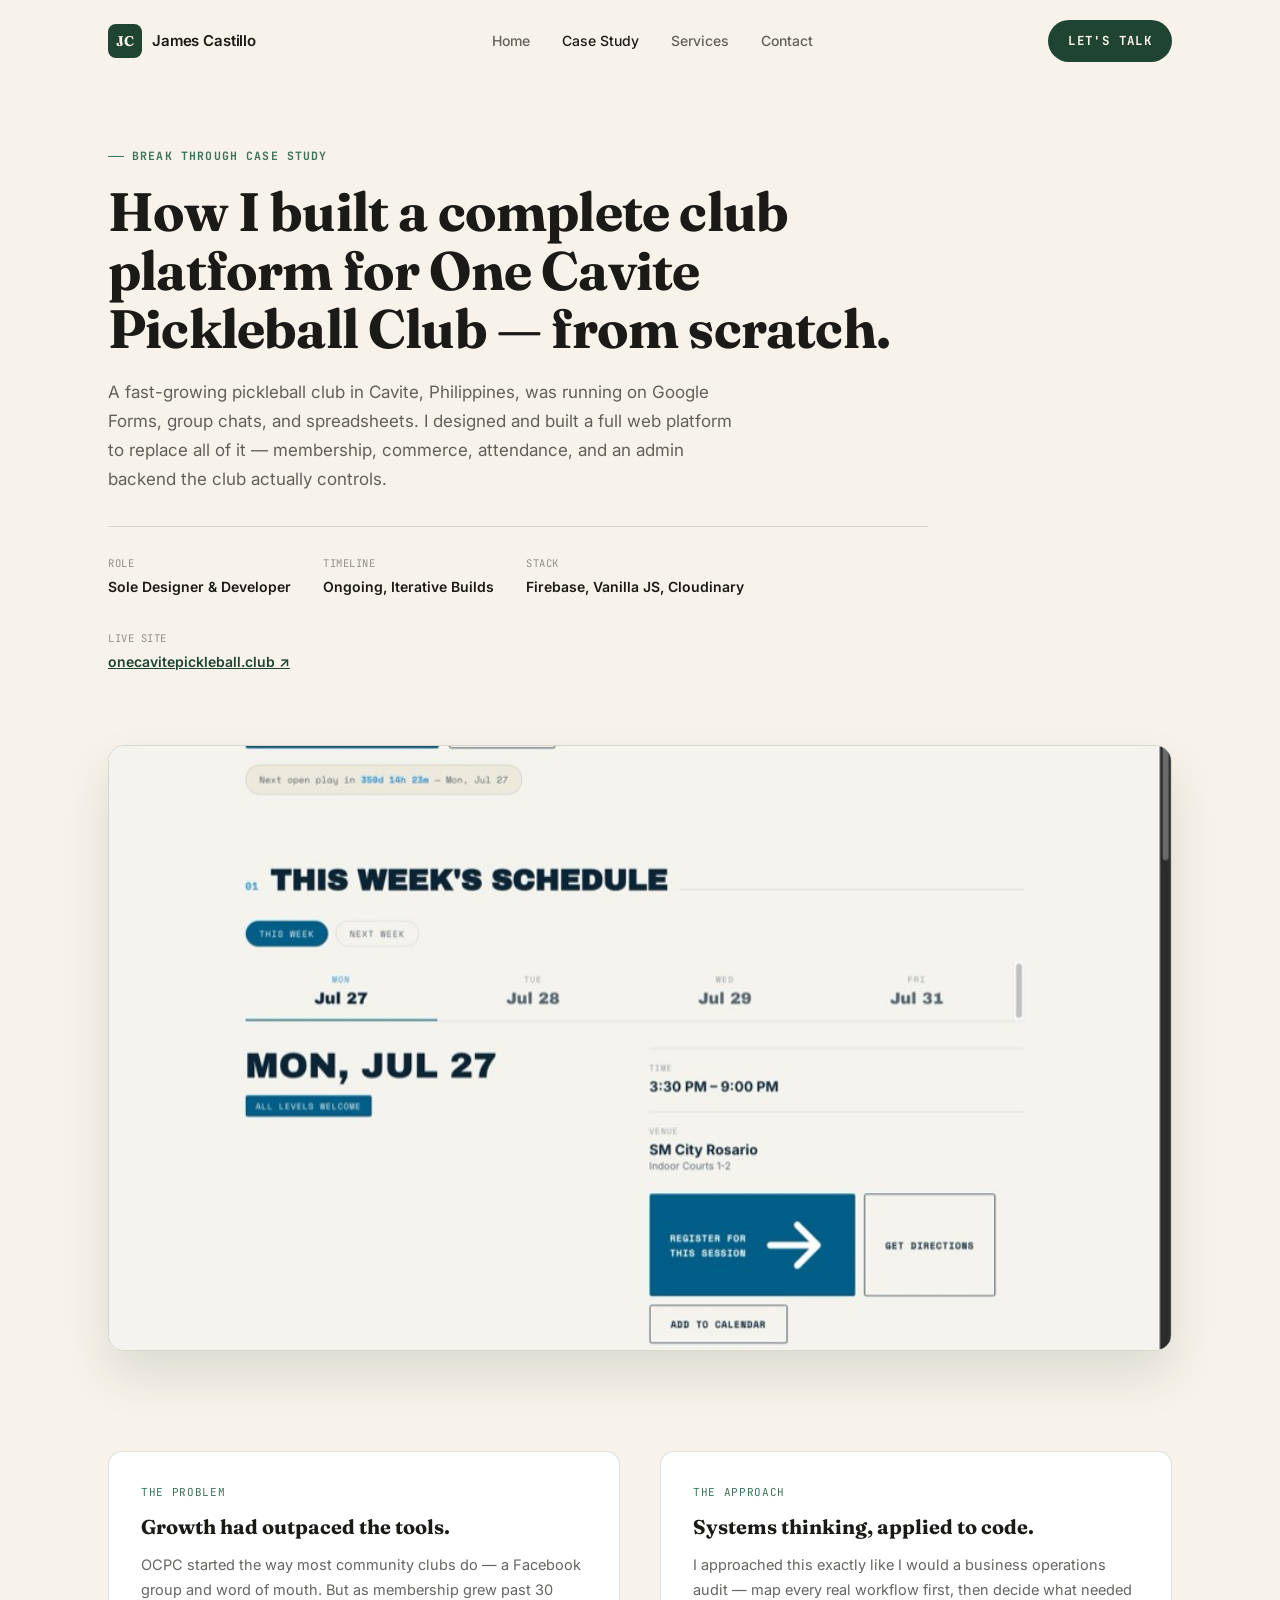
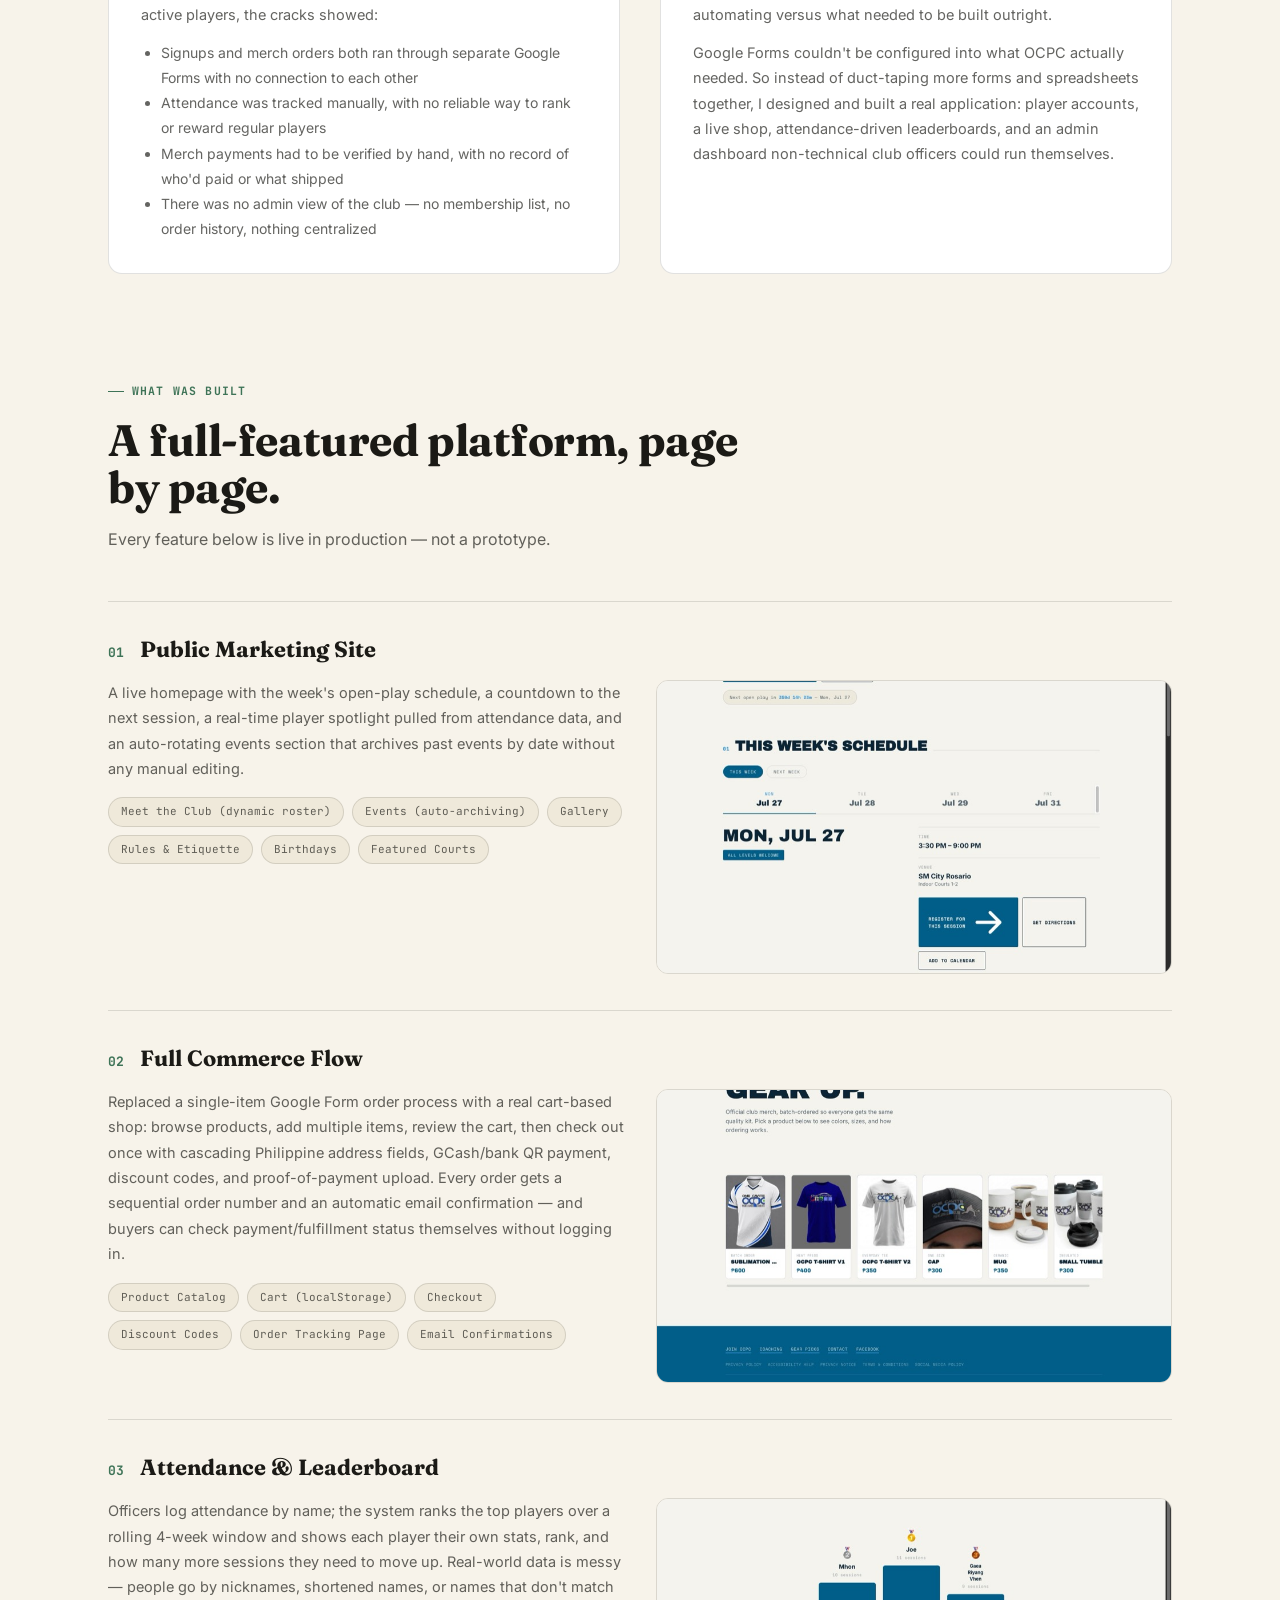
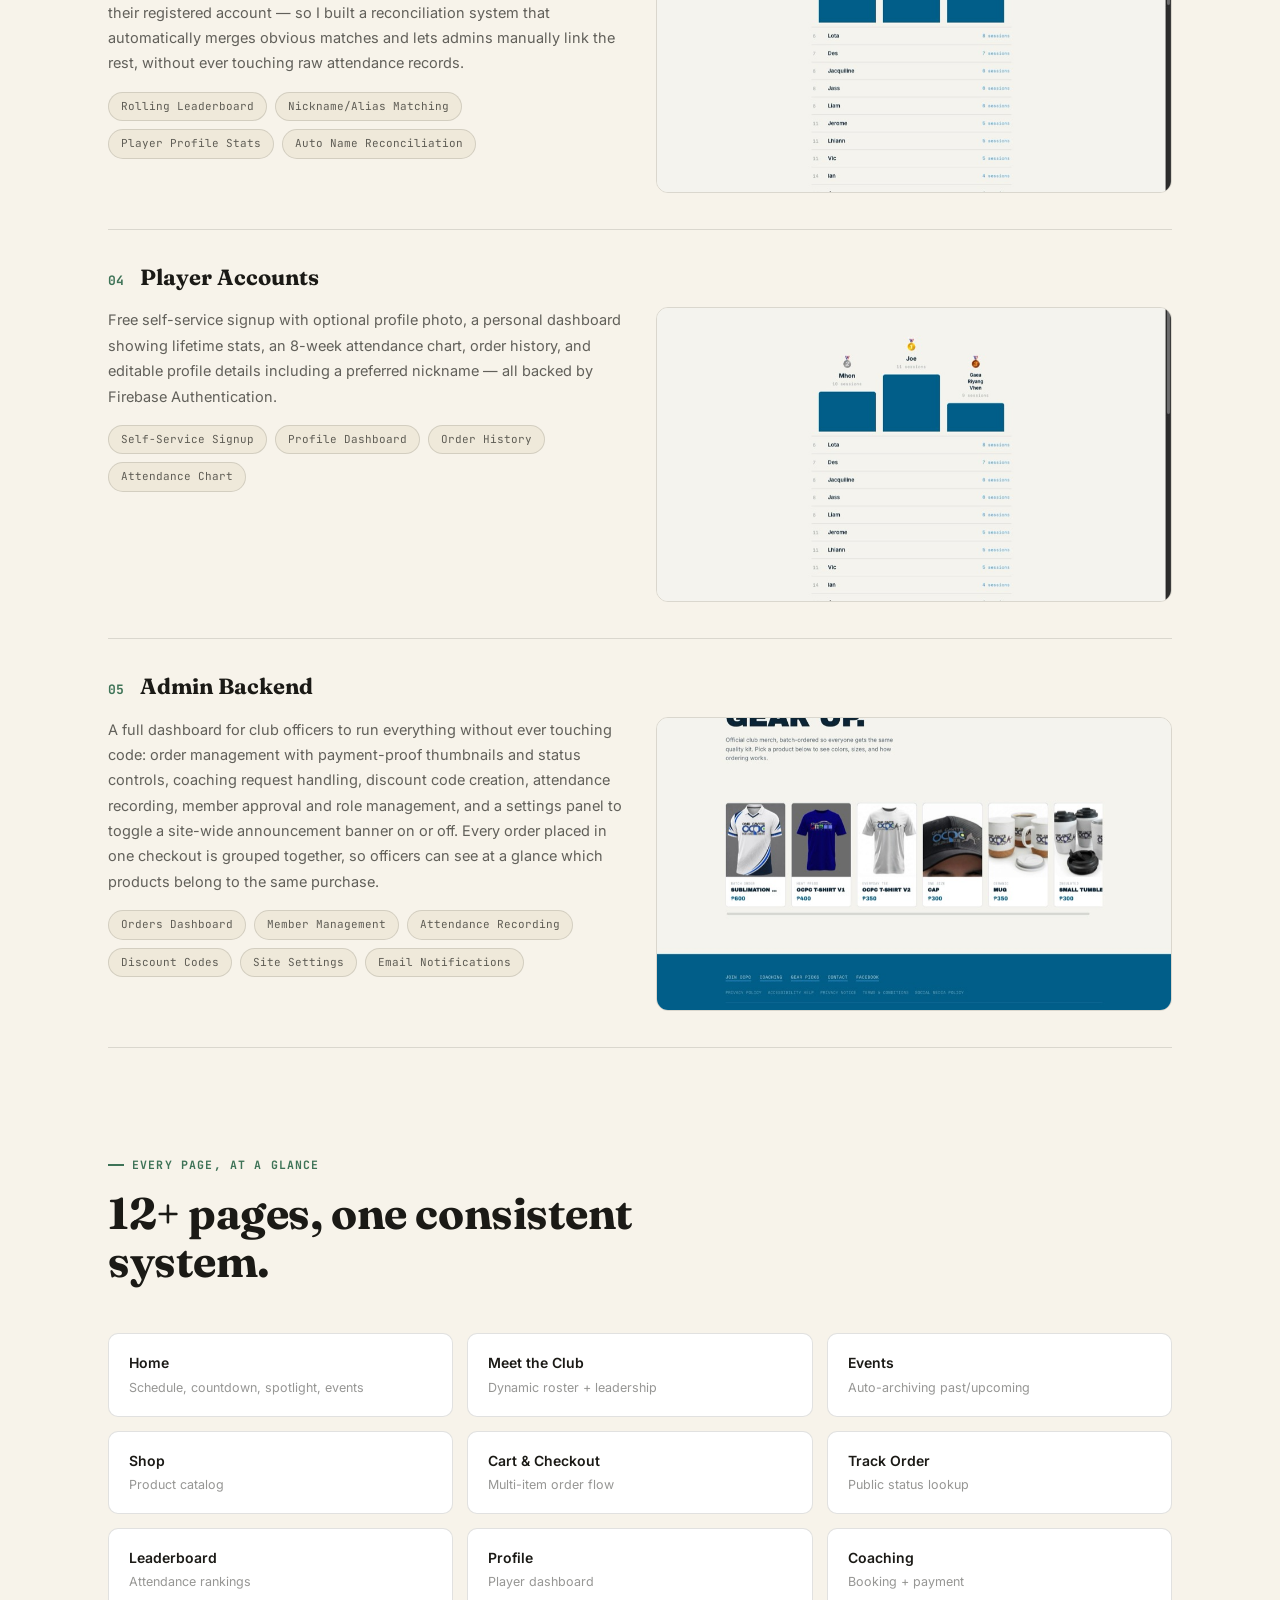
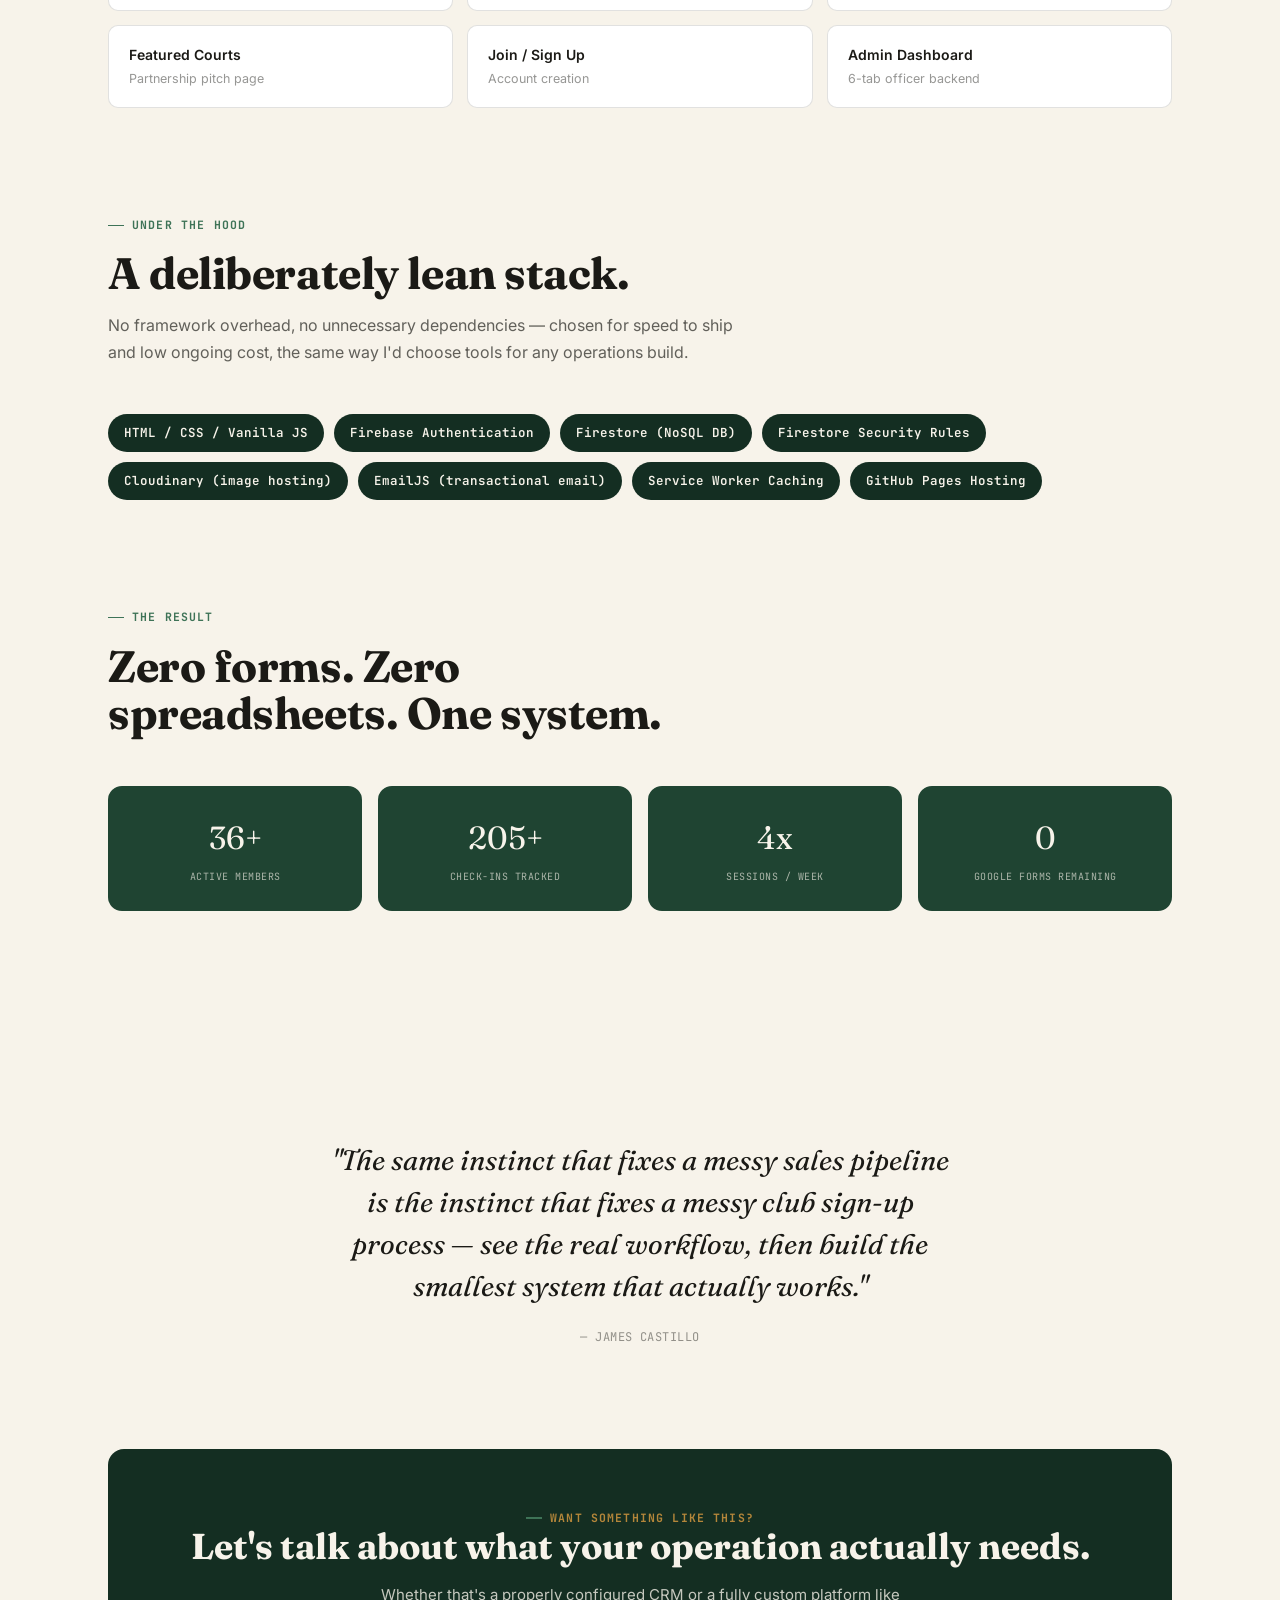
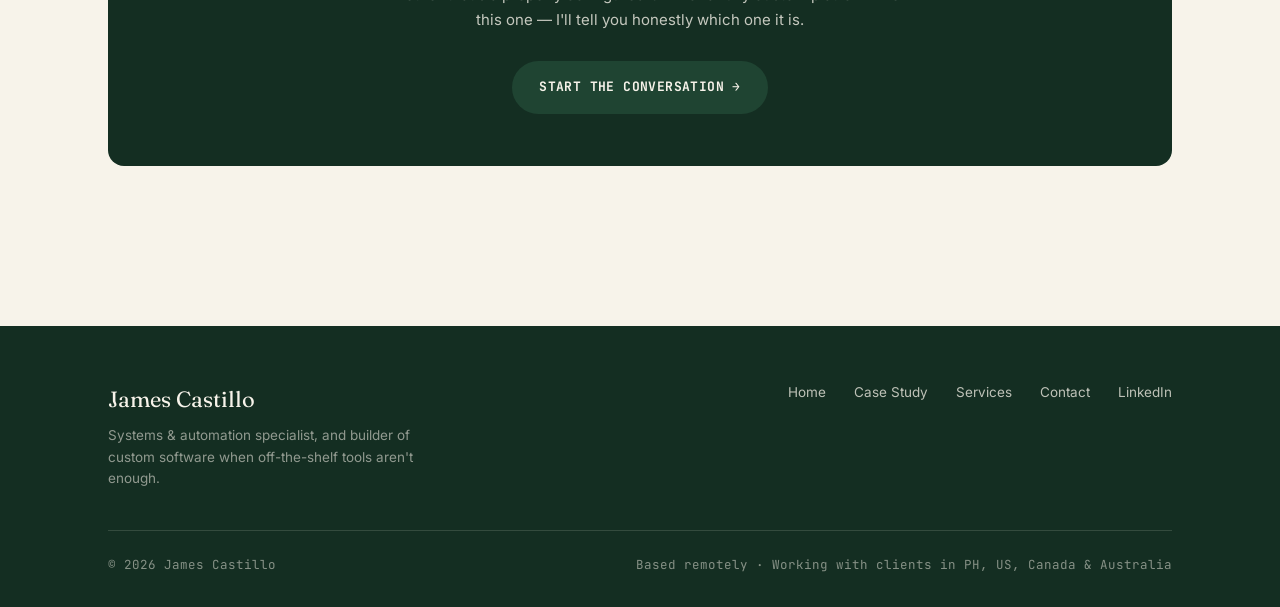
==== case-study/index.html @ cefb090b "Build James Castillo portfolio site with OCPC case study Personal site to offer systems/automation a" ====
<!DOCTYPE html>
<html lang="en">
<head>
<meta charset="UTF-8">
<meta name="viewport" content="width=device-width, initial-scale=1.0">
<title>Case Study: One Cavite Pickleball Club — James Castillo</title>
<meta name="description" content="Full breakdown of how I designed and built a complete club management platform for One Cavite Pickleball Club — every page, workflow, and architectural decision.">
<link rel="stylesheet" href="/styles.css">
<style>
  .cs-hero{ padding:56px 0 40px; max-width:820px; }
  .cs-hero .eyebrow{ margin-bottom:18px; }
  .cs-hero h1{ font-size:clamp(34px,5vw,54px); letter-spacing:-0.015em; line-height:1.08; margin-bottom:20px; }
  .cs-hero p.lede{ font-size:17px; color:var(--ink-soft); line-height:1.7; max-width:640px; }
  .cs-meta-row{ display:flex; gap:32px; flex-wrap:wrap; margin-top:32px; padding-top:28px; border-top:1px solid var(--line); }
  .cs-meta-row div{ font-family:var(--font-mono); font-size:10.5px; letter-spacing:0.05em; text-transform:uppercase; color:var(--ink-faint); }
  .cs-meta-row b{ display:block; font-family:var(--font-body); font-size:14px; font-weight:600; color:var(--ink); text-transform:none; letter-spacing:0; margin-top:4px; }

  .cs-hero-img{ border-radius:16px; overflow:hidden; border:1px solid var(--line); margin:32px 0 0; box-shadow:0 24px 48px rgba(20,46,34,0.12); }
  .cs-hero-img img{ width:100%; display:block; }

  /* two-col problem/approach */
  .cs-split{ display:grid; grid-template-columns:1fr 1fr; gap:40px; }
  .cs-split-card{ background:var(--card); border:1px solid var(--line); border-radius:14px; padding:32px; }
  .cs-split-card .tag{ font-family:var(--font-mono); font-size:11px; letter-spacing:0.06em; text-transform:uppercase; color:var(--forest-light); margin-bottom:14px; }
  .cs-split-card h3{ font-size:20px; margin-bottom:14px; }
  .cs-split-card p{ font-size:14.5px; color:var(--ink-soft); line-height:1.75; margin-bottom:12px; }
  .cs-split-card ul{ margin:0; padding-left:20px; }
  .cs-split-card li{ font-size:14px; color:var(--ink-soft); line-height:1.8; }
  @media (max-width:800px){ .cs-split{ grid-template-columns:1fr; } }

  /* feature breakdown accordion-ish list */
  .feature-block{ border-top:1.5px solid var(--line); padding:36px 0; }
  .feature-block:last-child{ border-bottom:1.5px solid var(--line); }
  .feature-block-head{ display:flex; align-items:baseline; gap:16px; margin-bottom:16px; flex-wrap:wrap; }
  .feature-num{ font-family:var(--font-mono); font-size:13px; color:var(--forest-light); font-weight:700; }
  .feature-block h3{ font-size:22px; }
  .feature-block-grid{ display:grid; grid-template-columns:1fr 1fr; gap:32px; margin-top:8px; }
  .feature-block p.desc{ font-size:14.5px; color:var(--ink-soft); line-height:1.75; margin-bottom:16px; }
  .feature-tags{ display:flex; flex-wrap:wrap; gap:8px; }
  .feature-tag{
    font-family:var(--font-mono); font-size:11px; padding:5px 12px; border-radius:100px;
    background:var(--paper-dim); color:var(--ink-soft); border:1px solid var(--line);
  }
  .feature-img{ border-radius:12px; overflow:hidden; border:1px solid var(--line); align-self:start; }
  @media (max-width:800px){ .feature-block-grid{ grid-template-columns:1fr; } .feature-img{ order:-1; } }

  /* page list */
  .page-list{ display:grid; grid-template-columns:repeat(3,1fr); gap:14px; }
  .page-item{ background:var(--card); border:1px solid var(--line); border-radius:10px; padding:18px 20px; }
  .page-item .name{ font-weight:600; font-size:14px; margin-bottom:4px; }
  .page-item .desc{ font-size:12.5px; color:var(--ink-faint); line-height:1.5; }
  @media (max-width:800px){ .page-list{ grid-template-columns:1fr 1fr; } }
  @media (max-width:520px){ .page-list{ grid-template-columns:1fr; } }

  /* stack */
  .stack-row{ display:flex; flex-wrap:wrap; gap:10px; }
  .stack-chip{
    font-family:var(--font-mono); font-size:12.5px; font-weight:600;
    padding:9px 16px; border-radius:100px; background:var(--forest-deep); color:var(--paper);
  }

  /* results */
  .result-grid{ display:grid; grid-template-columns:repeat(4,1fr); gap:16px; }
  .result-card{ background:var(--forest); color:var(--paper); border-radius:14px; padding:26px 20px; text-align:center; }
  .result-card .n{ font-family:var(--font-display); font-size:32px; }
  .result-card .l{ font-family:var(--font-mono); font-size:10px; letter-spacing:0.05em; text-transform:uppercase; color:rgba(247,243,234,0.65); margin-top:6px; }
  @media (max-width:800px){ .result-grid{ grid-template-columns:1fr 1fr; } }

  .quote-block{
    max-width:720px; margin:0 auto; text-align:center;
  }
  .quote-block blockquote{
    font-family:var(--font-display); font-style:italic; font-size:clamp(20px,2.6vw,28px);
    line-height:1.5; color:var(--ink); margin-bottom:16px;
  }
  .quote-block cite{ font-family:var(--font-mono); font-size:12px; letter-spacing:0.04em; text-transform:uppercase; color:var(--ink-faint); font-style:normal; }

  .cta-final{ background:var(--forest-deep); color:var(--paper); border-radius:16px; padding:52px 44px; text-align:center; }
  .cta-final h2{ font-size:clamp(26px,3.4vw,36px); color:var(--paper); margin-bottom:16px; }
  .cta-final p{ font-size:15px; color:rgba(247,243,234,0.78); max-width:520px; margin:0 auto 28px; line-height:1.7; }
</style>
</head>
<body>

<nav class="site-nav">
  <div class="wrap">
    <a class="nav-brand" href="/">
      <span class="nav-brand-mark">JC</span>
      <span class="nav-brand-name">James Castillo</span>
    </a>
    <div class="nav-links">
      <a href="/">Home</a>
      <a href="/case-study/" class="active">Case Study</a>
      <a href="/services/">Services</a>
      <a href="/contact/">Contact</a>
    </div>
    <a class="nav-cta" href="/contact/">Let's Talk</a>
    <button class="nav-toggle" aria-label="Toggle menu">☰</button>
  </div>
</nav>

<div class="wrap">

  <div class="cs-hero reveal">
    <span class="eyebrow">Break Through Case Study</span>
    <h1>How I built a complete club platform for One Cavite Pickleball Club — from scratch.</h1>
    <p class="lede">A fast-growing pickleball club in Cavite, Philippines, was running on Google Forms, group chats, and spreadsheets. I designed and built a full web platform to replace all of it — membership, commerce, attendance, and an admin backend the club actually controls.</p>

    <div class="cs-meta-row">
      <div>Role<b>Sole Designer &amp; Developer</b></div>
      <div>Timeline<b>Ongoing, Iterative Builds</b></div>
      <div>Stack<b>Firebase, Vanilla JS, Cloudinary</b></div>
      <div>Live Site<b><a href="https://www.onecavitepickleball.club" target="_blank" rel="noopener" style="color:var(--forest); text-decoration:underline;">onecavitepickleball.club ↗</a></b></div>
    </div>
  </div>

  <div class="cs-hero-img reveal">
    <img src="/assets/screenshots/home_crop.jpg" alt="One Cavite Pickleball Club homepage">
  </div>

  <div class="section">
    <div class="cs-split reveal">
      <div class="cs-split-card">
        <div class="tag">The Problem</div>
        <h3>Growth had outpaced the tools.</h3>
        <p>OCPC started the way most community clubs do — a Facebook group and word of mouth. But as membership grew past 30 active players, the cracks showed:</p>
        <ul>
          <li>Signups and merch orders both ran through separate Google Forms with no connection to each other</li>
          <li>Attendance was tracked manually, with no reliable way to rank or reward regular players</li>
          <li>Merch payments had to be verified by hand, with no record of who'd paid or what shipped</li>
          <li>There was no admin view of the club — no membership list, no order history, nothing centralized</li>
        </ul>
      </div>
      <div class="cs-split-card">
        <div class="tag">The Approach</div>
        <h3>Systems thinking, applied to code.</h3>
        <p>I approached this exactly like I would a business operations audit — map every real workflow first, then decide what needed automating versus what needed to be built outright.</p>
        <p>Google Forms couldn't be configured into what OCPC actually needed. So instead of duct-taping more forms and spreadsheets together, I designed and built a real application: player accounts, a live shop, attendance-driven leaderboards, and an admin dashboard non-technical club officers could run themselves.</p>
      </div>
    </div>
  </div>

  <div class="section" style="padding-top:0;">
    <div class="section-head reveal">
      <span class="eyebrow">What Was Built</span>
      <h2>A full-featured platform, page by page.</h2>
      <p>Every feature below is live in production — not a prototype.</p>
    </div>

    <div class="feature-block reveal">
      <div class="feature-block-head">
        <span class="feature-num">01</span>
        <h3>Public Marketing Site</h3>
      </div>
      <div class="feature-block-grid">
        <div>
          <p class="desc">A live homepage with the week's open-play schedule, a countdown to the next session, a real-time player spotlight pulled from attendance data, and an auto-rotating events section that archives past events by date without any manual editing.</p>
          <div class="feature-tags">
            <span class="feature-tag">Meet the Club (dynamic roster)</span>
            <span class="feature-tag">Events (auto-archiving)</span>
            <span class="feature-tag">Gallery</span>
            <span class="feature-tag">Rules &amp; Etiquette</span>
            <span class="feature-tag">Birthdays</span>
            <span class="feature-tag">Featured Courts</span>
          </div>
        </div>
        <div class="feature-img">
          <img src="/assets/screenshots/home_crop.jpg" alt="OCPC homepage schedule and spotlight">
        </div>
      </div>
    </div>

    <div class="feature-block reveal">
      <div class="feature-block-head">
        <span class="feature-num">02</span>
        <h3>Full Commerce Flow</h3>
      </div>
      <div class="feature-block-grid">
        <div>
          <p class="desc">Replaced a single-item Google Form order process with a real cart-based shop: browse products, add multiple items, review the cart, then check out once with cascading Philippine address fields, GCash/bank QR payment, discount codes, and proof-of-payment upload. Every order gets a sequential order number and an automatic email confirmation — and buyers can check payment/fulfillment status themselves without logging in.</p>
          <div class="feature-tags">
            <span class="feature-tag">Product Catalog</span>
            <span class="feature-tag">Cart (localStorage)</span>
            <span class="feature-tag">Checkout</span>
            <span class="feature-tag">Discount Codes</span>
            <span class="feature-tag">Order Tracking Page</span>
            <span class="feature-tag">Email Confirmations</span>
          </div>
        </div>
        <div class="feature-img">
          <img src="/assets/screenshots/merch_crop.jpg" alt="OCPC merch shop catalog">
        </div>
      </div>
    </div>

    <div class="feature-block reveal">
      <div class="feature-block-head">
        <span class="feature-num">03</span>
        <h3>Attendance &amp; Leaderboard</h3>
      </div>
      <div class="feature-block-grid">
        <div>
          <p class="desc">Officers log attendance by name; the system ranks the top players over a rolling 4-week window and shows each player their own stats, rank, and how many more sessions they need to move up. Real-world data is messy — people go by nicknames, shortened names, or names that don't match their registered account — so I built a reconciliation system that automatically merges obvious matches and lets admins manually link the rest, without ever touching raw attendance records.</p>
          <div class="feature-tags">
            <span class="feature-tag">Rolling Leaderboard</span>
            <span class="feature-tag">Nickname/Alias Matching</span>
            <span class="feature-tag">Player Profile Stats</span>
            <span class="feature-tag">Auto Name Reconciliation</span>
          </div>
        </div>
        <div class="feature-img">
          <img src="/assets/screenshots/leaderboard_crop.jpg" alt="OCPC leaderboard podium">
        </div>
      </div>
    </div>

    <div class="feature-block reveal">
      <div class="feature-block-head">
        <span class="feature-num">04</span>
        <h3>Player Accounts</h3>
      </div>
      <div class="feature-block-grid">
        <div>
          <p class="desc">Free self-service signup with optional profile photo, a personal dashboard showing lifetime stats, an 8-week attendance chart, order history, and editable profile details including a preferred nickname — all backed by Firebase Authentication.</p>
          <div class="feature-tags">
            <span class="feature-tag">Self-Service Signup</span>
            <span class="feature-tag">Profile Dashboard</span>
            <span class="feature-tag">Order History</span>
            <span class="feature-tag">Attendance Chart</span>
          </div>
        </div>
        <div class="feature-img">
          <img src="/assets/screenshots/leaderboard_crop.jpg" alt="OCPC player stats">
        </div>
      </div>
    </div>

    <div class="feature-block reveal">
      <div class="feature-block-head">
        <span class="feature-num">05</span>
        <h3>Admin Backend</h3>
      </div>
      <div class="feature-block-grid">
        <div>
          <p class="desc">A full dashboard for club officers to run everything without ever touching code: order management with payment-proof thumbnails and status controls, coaching request handling, discount code creation, attendance recording, member approval and role management, and a settings panel to toggle a site-wide announcement banner on or off. Every order placed in one checkout is grouped together, so officers can see at a glance which products belong to the same purchase.</p>
          <div class="feature-tags">
            <span class="feature-tag">Orders Dashboard</span>
            <span class="feature-tag">Member Management</span>
            <span class="feature-tag">Attendance Recording</span>
            <span class="feature-tag">Discount Codes</span>
            <span class="feature-tag">Site Settings</span>
            <span class="feature-tag">Email Notifications</span>
          </div>
        </div>
        <div class="feature-img">
          <img src="/assets/screenshots/merch_crop.jpg" alt="OCPC shop, source for admin order data">
        </div>
      </div>
    </div>
  </div>

  <div class="section" style="padding-top:0;">
    <div class="section-head reveal">
      <span class="eyebrow">Every Page, At a Glance</span>
      <h2>12+ pages, one consistent system.</h2>
    </div>
    <div class="page-list reveal">
      <div class="page-item"><div class="name">Home</div><div class="desc">Schedule, countdown, spotlight, events</div></div>
      <div class="page-item"><div class="name">Meet the Club</div><div class="desc">Dynamic roster + leadership</div></div>
      <div class="page-item"><div class="name">Events</div><div class="desc">Auto-archiving past/upcoming</div></div>
      <div class="page-item"><div class="name">Shop</div><div class="desc">Product catalog</div></div>
      <div class="page-item"><div class="name">Cart &amp; Checkout</div><div class="desc">Multi-item order flow</div></div>
      <div class="page-item"><div class="name">Track Order</div><div class="desc">Public status lookup</div></div>
      <div class="page-item"><div class="name">Leaderboard</div><div class="desc">Attendance rankings</div></div>
      <div class="page-item"><div class="name">Profile</div><div class="desc">Player dashboard</div></div>
      <div class="page-item"><div class="name">Coaching</div><div class="desc">Booking + payment</div></div>
      <div class="page-item"><div class="name">Featured Courts</div><div class="desc">Partnership pitch page</div></div>
      <div class="page-item"><div class="name">Join / Sign Up</div><div class="desc">Account creation</div></div>
      <div class="page-item"><div class="name">Admin Dashboard</div><div class="desc">6-tab officer backend</div></div>
    </div>
  </div>

  <div class="section" style="padding-top:0;">
    <div class="section-head reveal">
      <span class="eyebrow">Under the Hood</span>
      <h2>A deliberately lean stack.</h2>
      <p>No framework overhead, no unnecessary dependencies — chosen for speed to ship and low ongoing cost, the same way I'd choose tools for any operations build.</p>
    </div>
    <div class="stack-row reveal">
      <span class="stack-chip">HTML / CSS / Vanilla JS</span>
      <span class="stack-chip">Firebase Authentication</span>
      <span class="stack-chip">Firestore (NoSQL DB)</span>
      <span class="stack-chip">Firestore Security Rules</span>
      <span class="stack-chip">Cloudinary (image hosting)</span>
      <span class="stack-chip">EmailJS (transactional email)</span>
      <span class="stack-chip">Service Worker Caching</span>
      <span class="stack-chip">GitHub Pages Hosting</span>
    </div>
  </div>

  <div class="section" style="padding-top:0;">
    <div class="section-head reveal">
      <span class="eyebrow">The Result</span>
      <h2>Zero forms. Zero spreadsheets. One system.</h2>
    </div>
    <div class="result-grid reveal">
      <div class="result-card"><div class="n">36+</div><div class="l">Active Members</div></div>
      <div class="result-card"><div class="n">205+</div><div class="l">Check-Ins Tracked</div></div>
      <div class="result-card"><div class="n">4x</div><div class="l">Sessions / Week</div></div>
      <div class="result-card"><div class="n">0</div><div class="l">Google Forms Remaining</div></div>
    </div>
  </div>

  <div class="section">
    <div class="quote-block reveal">
      <blockquote>"The same instinct that fixes a messy sales pipeline is the instinct that fixes a messy club sign-up process — see the real workflow, then build the smallest system that actually works."</blockquote>
      <cite>— James Castillo</cite>
    </div>
  </div>

  <div class="section" style="padding-top:0;">
    <div class="cta-final reveal">
      <span class="eyebrow" style="color:var(--gold);">Want Something Like This?</span>
      <h2>Let's talk about what your operation actually needs.</h2>
      <p>Whether that's a properly configured CRM or a fully custom platform like this one — I'll tell you honestly which one it is.</p>
      <a class="btn btn-primary" href="/contact/">Start the Conversation →</a>
    </div>
  </div>

</div>

<footer>
  <div class="wrap">
    <div class="foot-top">
      <div>
        <div class="foot-brand">James Castillo</div>
        <div class="foot-brand-sub">Systems &amp; automation specialist, and builder of custom software when off-the-shelf tools aren't enough.</div>
      </div>
      <div class="foot-links">
        <a href="/">Home</a>
        <a href="/case-study/">Case Study</a>
        <a href="/services/">Services</a>
        <a href="/contact/">Contact</a>
        <a href="https://www.linkedin.com/in/jeymskastilyo/" target="_blank" rel="noopener">LinkedIn</a>
      </div>
    </div>
    <div class="foot-bottom">
      <span>© 2026 James Castillo</span>
      <span>Based remotely · Working with clients in PH, US, Canada &amp; Australia</span>
    </div>
  </div>
</footer>

<script src="/script.js"></script>
</body>
</html>
---- styles.css ----
/* ============================================================
   James Castillo — Portfolio
   Systems & Automation Specialist / Custom Software Builder
   ============================================================ */

@import url('https://fonts.googleapis.com/css2?family=Fraunces:ital,opsz,wght@0,9..144,400;0,9..144,500;0,9..144,600;0,9..144,700;0,9..144,900;1,9..144,500&family=Inter:wght@400;500;600;700&family=JetBrains+Mono:wght@400;500;700&display=swap');

:root{
  --paper: #F7F3EA;
  --paper-dim: #EFE9DA;
  --card: #FFFFFF;
  --ink: #1B1A16;
  --ink-soft: rgba(27,26,22,0.68);
  --ink-faint: rgba(27,26,22,0.46);
  --line: rgba(27,26,22,0.13);

  --forest: #1F4432;
  --forest-deep: #142E22;
  --forest-light: #3E7357;
  --gold: #B4863A;
  --gold-soft: rgba(180,134,58,0.14);

  --white: #FFFFFF;

  --font-display: 'Fraunces', Georgia, serif;
  --font-body: 'Inter', -apple-system, BlinkMacSystemFont, 'Segoe UI', sans-serif;
  --font-mono: 'JetBrains Mono', ui-monospace, Menlo, monospace;

  --maxw: 1120px;
}

*{ box-sizing:border-box; }
html{ scroll-behavior:smooth; }
body{
  margin:0;
  background:var(--paper);
  color:var(--ink);
  font-family:var(--font-body);
  font-size:16px;
  line-height:1.6;
  -webkit-font-smoothing:antialiased;
}
img{ max-width:100%; display:block; }
a{ color:inherit; }
.wrap{ max-width:var(--maxw); margin:0 auto; padding:0 28px; }

::selection{ background:var(--forest); color:var(--paper); }

/* ================= TYPOGRAPHY ================= */
h1,h2,h3,h4{ font-family:var(--font-display); font-weight:700; line-height:1.08; margin:0; }
p{ margin:0; }

.eyebrow{
  font-family:var(--font-mono);
  font-size:11.5px;
  letter-spacing:0.1em;
  text-transform:uppercase;
  color:var(--forest-light);
  font-weight:700;
  display:inline-flex;
  align-items:center;
  gap:8px;
}
.eyebrow::before{
  content:'';
  width:16px; height:1.5px; background:var(--forest-light);
  display:inline-block;
}

/* ================= NAV ================= */
.site-nav{
  padding:20px 0;
  position:sticky; top:0; z-index:100;
  background:rgba(247,243,234,0.88);
  backdrop-filter:blur(10px);
  border-bottom:1px solid transparent;
  transition:border-color .2s ease;
}
.site-nav.scrolled{ border-color:var(--line); }
.site-nav .wrap{ display:flex; align-items:center; justify-content:space-between; gap:24px; }
.nav-brand{
  display:flex; align-items:center; gap:10px;
  text-decoration:none; color:var(--ink);
}
.nav-brand-mark{
  width:34px; height:34px; border-radius:8px; background:var(--forest); color:var(--paper);
  display:flex; align-items:center; justify-content:center;
  font-family:var(--font-display); font-weight:700; font-size:14px; flex-shrink:0;
}
.nav-brand-name{ font-weight:600; font-size:15px; letter-spacing:-0.01em; }
.nav-links{ display:flex; align-items:center; gap:32px; }
.nav-links a{
  text-decoration:none; font-size:14px; font-weight:500; color:var(--ink-soft);
  transition:color .15s ease;
}
.nav-links a:hover, .nav-links a.active{ color:var(--ink); }
.nav-cta{
  font-family:var(--font-mono); font-size:12.5px; font-weight:700; letter-spacing:0.03em;
  text-transform:uppercase; text-decoration:none;
  background:var(--forest); color:var(--paper);
  padding:11px 20px; border-radius:100px;
  transition:background .15s ease, transform .15s ease;
  white-space:nowrap;
}
.nav-cta:hover{ background:var(--forest-deep); }
.nav-toggle{ display:none; }

@media (max-width:780px){
  .nav-links{ display:none; }
  .nav-links.mobile-open{
    display:flex; flex-direction:column; align-items:flex-start; gap:4px;
    position:absolute; top:100%; left:0; right:0;
    background:var(--paper); border-bottom:1px solid var(--line);
    padding:8px 20px 20px;
  }
  .nav-links.mobile-open a{ padding:12px 8px; width:100%; }
  .site-nav .wrap{ position:relative; }
  .nav-toggle{
    display:flex; align-items:center; justify-content:center;
    width:38px; height:38px; border-radius:8px; border:1.5px solid var(--line);
    background:none; cursor:pointer;
  }
}

/* ================= BUTTONS ================= */
.btn{
  display:inline-flex; align-items:center; gap:8px;
  font-family:var(--font-mono); font-size:13px; font-weight:700; letter-spacing:0.03em;
  text-transform:uppercase; text-decoration:none;
  padding:15px 26px; border-radius:100px;
  border:1.5px solid transparent;
  cursor:pointer; transition:all .15s ease;
}
.btn-primary{ background:var(--forest); color:var(--paper); }
.btn-primary:hover{ background:var(--forest-deep); }
.btn-ghost{ background:none; color:var(--ink); border-color:var(--ink); }
.btn-ghost:hover{ background:var(--ink); color:var(--paper); }
.btn-ghost-light{ background:none; color:var(--paper); border-color:rgba(247,243,234,0.4); }
.btn-ghost-light:hover{ background:rgba(247,243,234,0.12); }
.btn-sm{ padding:11px 20px; font-size:11.5px; }

/* ================= SECTIONS ================= */
.section{ padding:100px 0; }
.section-sm{ padding:60px 0; }
.section-head{ max-width:640px; margin-bottom:48px; }
.section-head .eyebrow{ margin-bottom:16px; }
.section-head h2{ font-size:clamp(28px,4vw,44px); letter-spacing:-0.01em; margin-bottom:14px; }
.section-head p{ font-size:16px; color:var(--ink-soft); line-height:1.7; }

@media (max-width:780px){
  .section{ padding:64px 0; }
}

/* ================= FOOTER ================= */
footer{ background:var(--forest-deep); color:rgba(247,243,234,0.7); padding:56px 0 32px; margin-top:60px; }
.foot-top{ display:flex; justify-content:space-between; align-items:flex-start; gap:32px; flex-wrap:wrap; margin-bottom:40px; }
.foot-brand{ font-family:var(--font-display); font-size:22px; color:var(--paper); }
.foot-brand-sub{ font-size:13.5px; color:rgba(247,243,234,0.55); margin-top:8px; max-width:320px; line-height:1.6; }
.foot-links{ display:flex; gap:28px; flex-wrap:wrap; }
.foot-links a{ text-decoration:none; font-size:13.5px; color:rgba(247,243,234,0.75); }
.foot-links a:hover{ color:var(--paper); }
.foot-bottom{
  border-top:1px solid rgba(247,243,234,0.14); padding-top:24px;
  display:flex; justify-content:space-between; flex-wrap:wrap; gap:12px;
  font-size:12.5px; font-family:var(--font-mono); color:rgba(247,243,234,0.5);
}

/* ================= UTILITIES ================= */
.reveal{ opacity:0; transform:translateY(16px); transition:opacity .6s ease, transform .6s ease; }
.reveal.in-view{ opacity:1; transform:none; }

.pill{
  display:inline-flex; align-items:center; gap:6px;
  font-family:var(--font-mono); font-size:11px; letter-spacing:0.05em; text-transform:uppercase;
  padding:6px 13px; border-radius:100px; font-weight:700;
}
.pill-forest{ background:var(--gold-soft); color:var(--gold); }

@media (max-width:600px){
  .wrap{ padding:0 20px; }
}
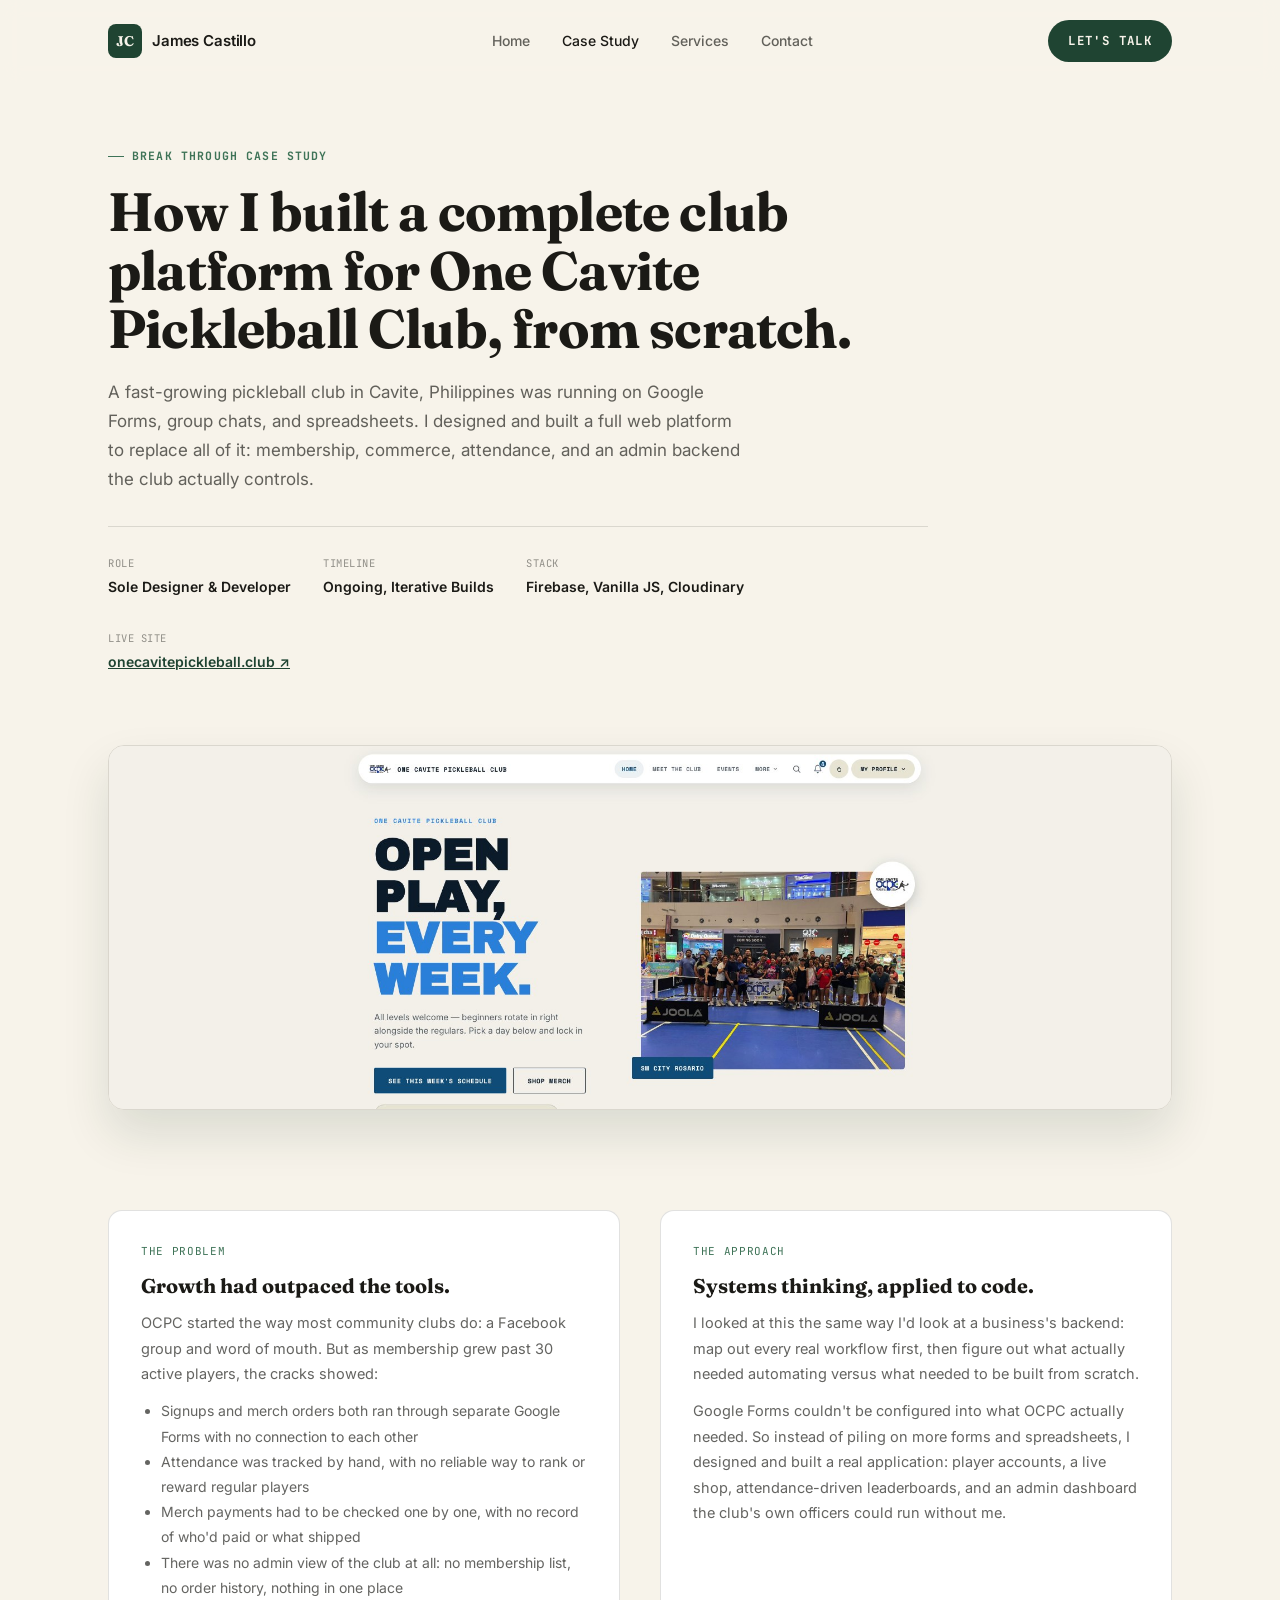
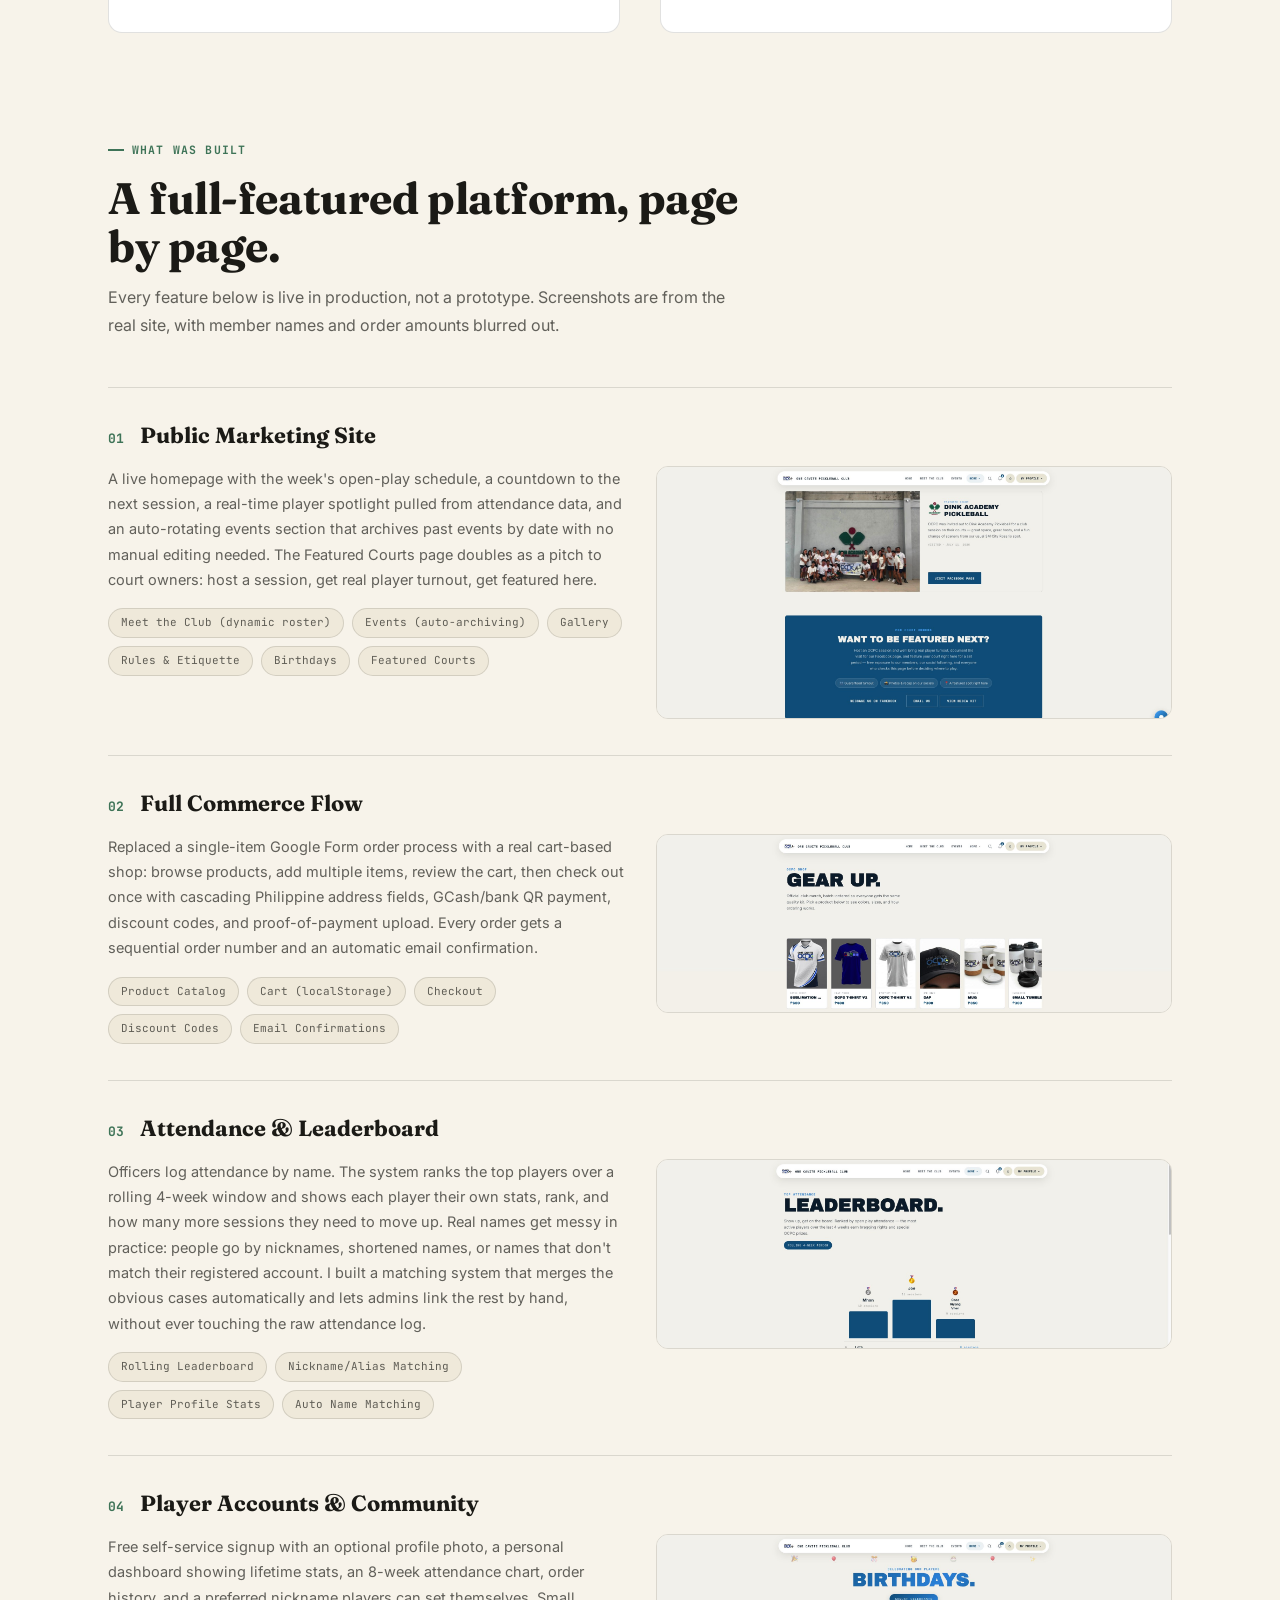
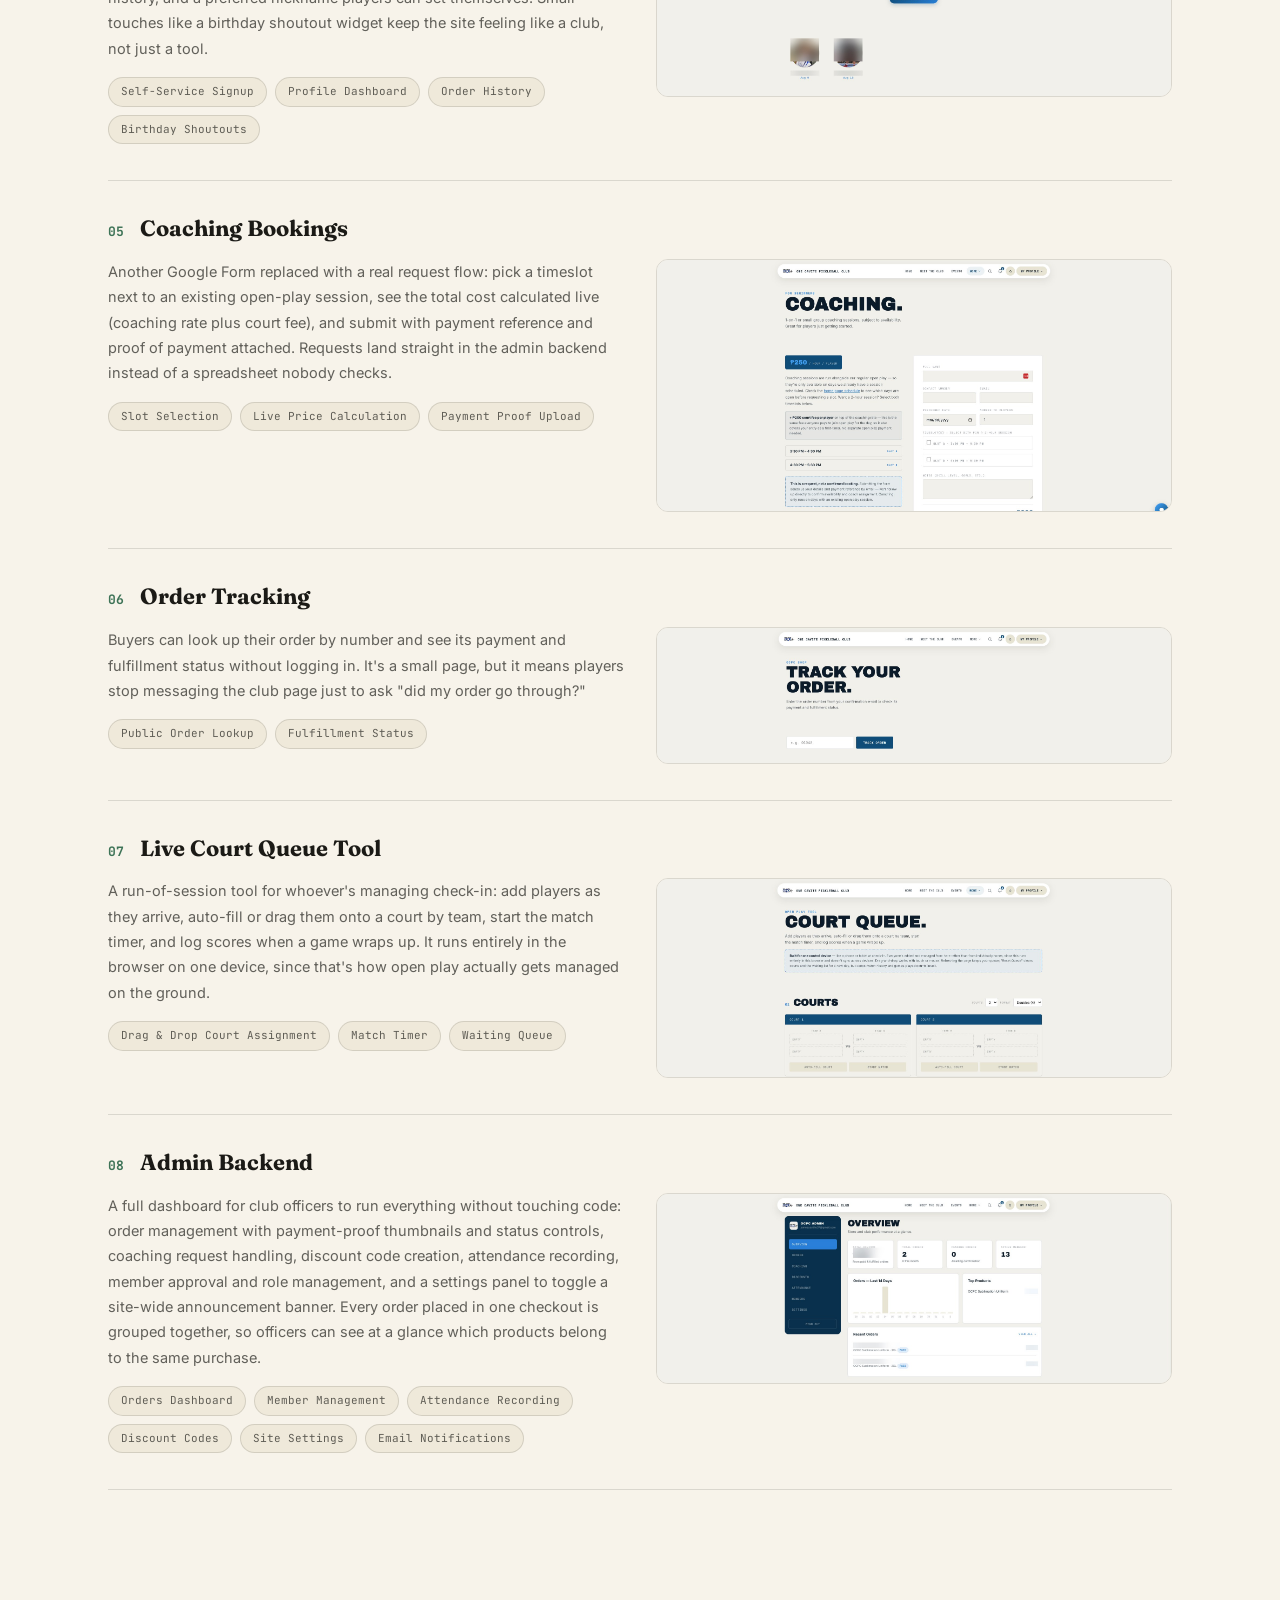
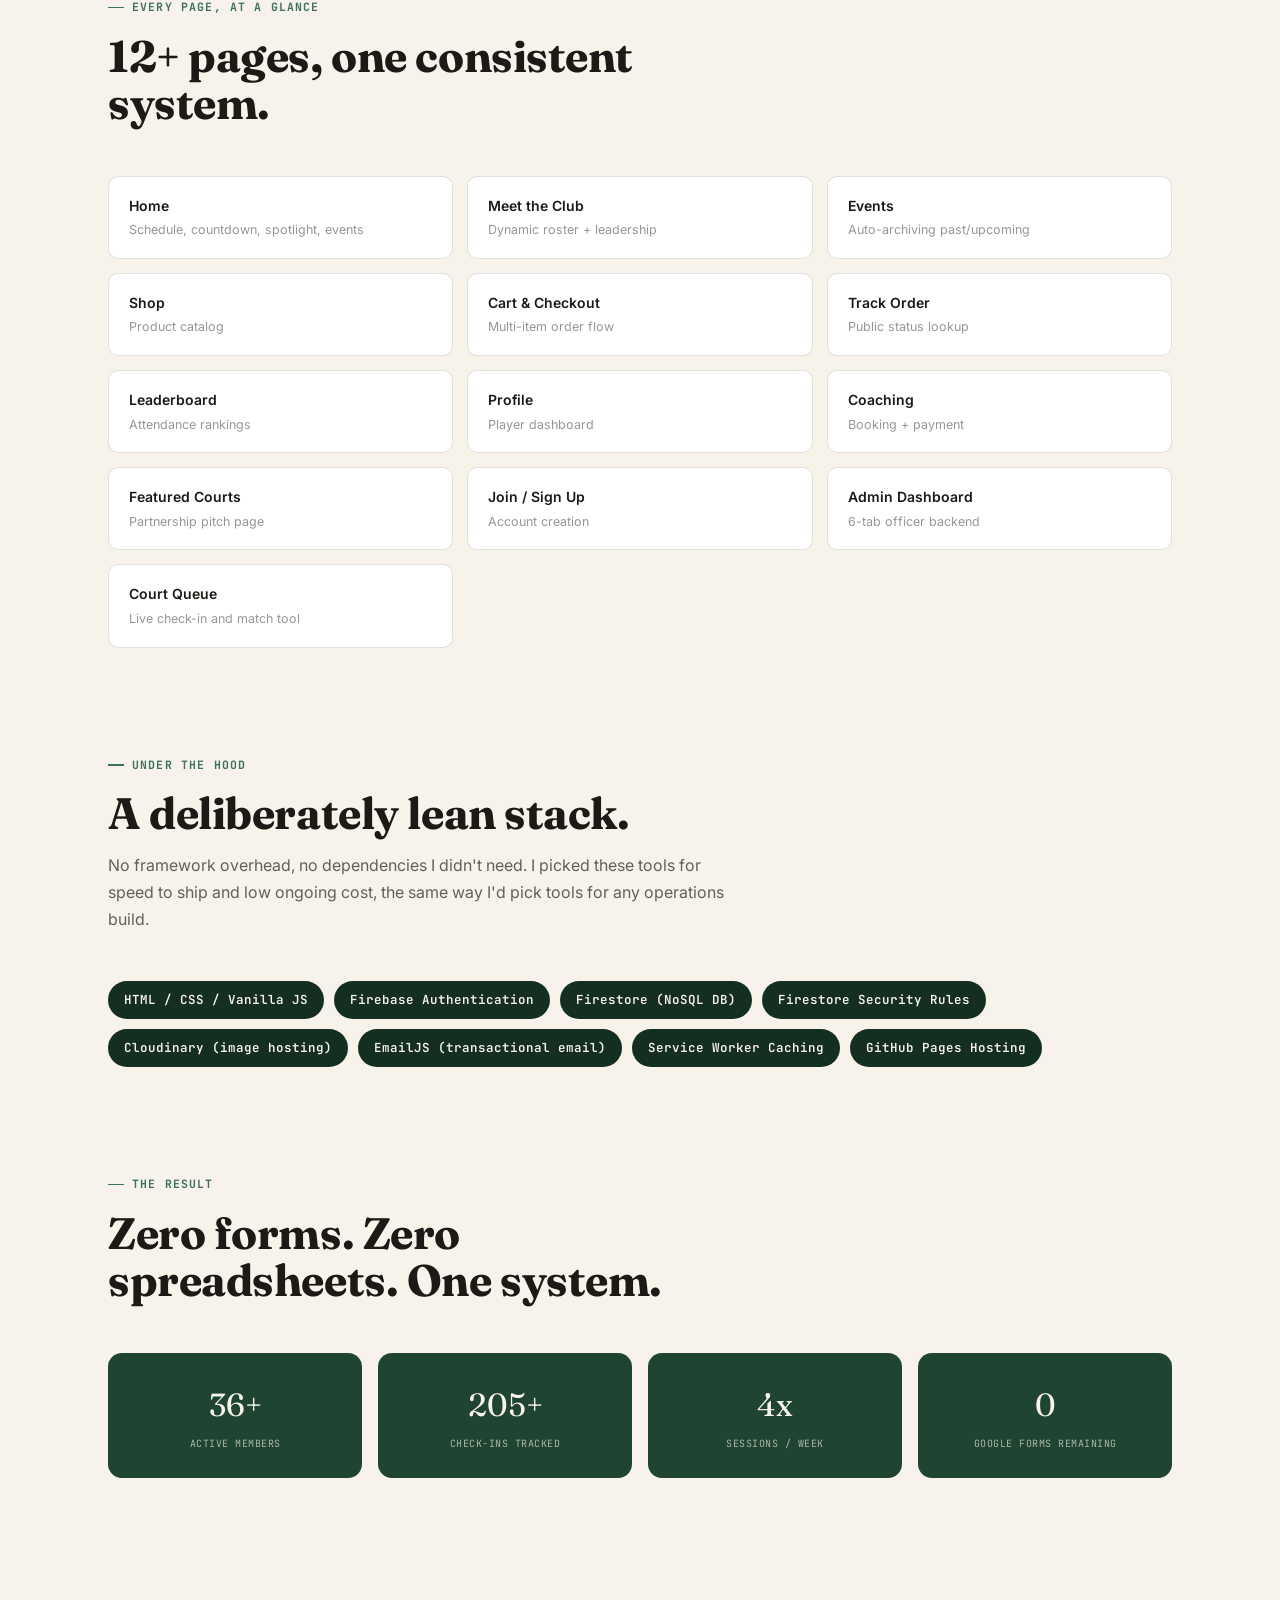
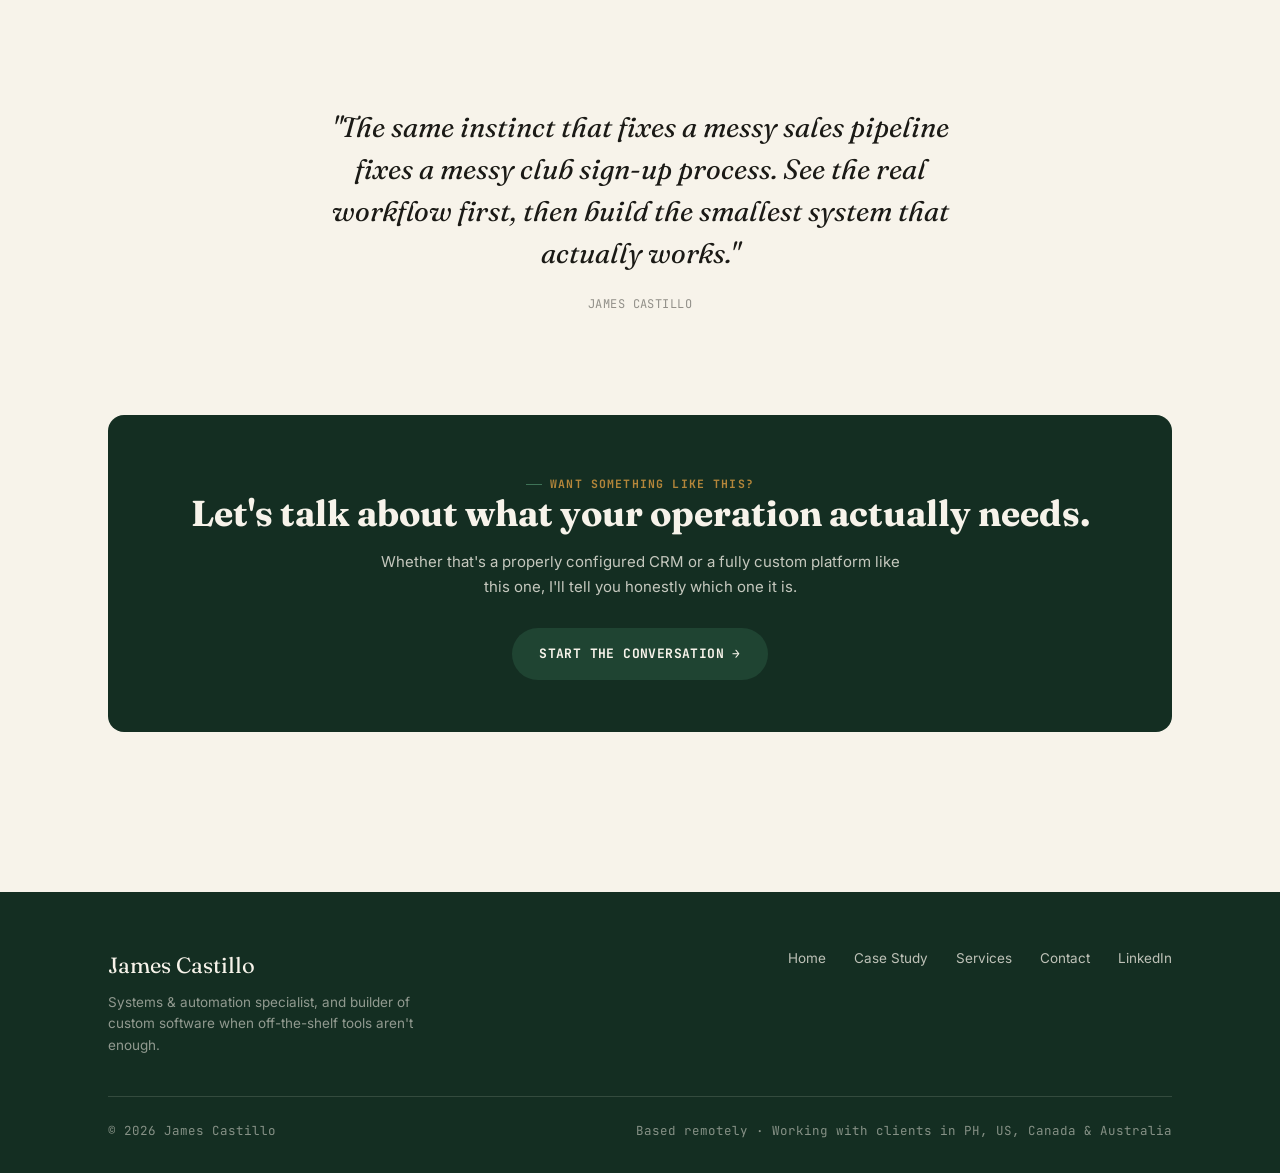
==== commit 39c1cd13: "Replace mockup screenshots with real ones, rebuild contact flow, simplify copy Swap in real, properl" ====
--- a/case-study/index.html
+++ b/case-study/index.html
@@ -3,9 +3,9 @@
 <head>
 <meta charset="UTF-8">
 <meta name="viewport" content="width=device-width, initial-scale=1.0">
-<title>Case Study: One Cavite Pickleball Club — James Castillo</title>
-<meta name="description" content="Full breakdown of how I designed and built a complete club management platform for One Cavite Pickleball Club — every page, workflow, and architectural decision.">
-<link rel="stylesheet" href="/styles.css">
+<title>Case Study: One Cavite Pickleball Club, James Castillo</title>
+<meta name="description" content="A full breakdown of how I designed and built a complete club management platform for One Cavite Pickleball Club, page by page.">
+<link rel="stylesheet" href="../styles.css">
 <style>
   .cs-hero{ padding:56px 0 40px; max-width:820px; }
   .cs-hero .eyebrow{ margin-bottom:18px; }
@@ -84,17 +84,17 @@
 
 <nav class="site-nav">
   <div class="wrap">
-    <a class="nav-brand" href="/">
+    <a class="nav-brand" href="../">
       <span class="nav-brand-mark">JC</span>
       <span class="nav-brand-name">James Castillo</span>
     </a>
     <div class="nav-links">
-      <a href="/">Home</a>
-      <a href="/case-study/" class="active">Case Study</a>
-      <a href="/services/">Services</a>
-      <a href="/contact/">Contact</a>
-    </div>
-    <a class="nav-cta" href="/contact/">Let's Talk</a>
+      <a href="../">Home</a>
+      <a href="../case-study/" class="active">Case Study</a>
+      <a href="../services/">Services</a>
+      <a href="../contact/">Contact</a>
+    </div>
+    <a class="nav-cta" href="../contact/">Let's Talk</a>
     <button class="nav-toggle" aria-label="Toggle menu">☰</button>
   </div>
 </nav>
@@ -103,8 +103,8 @@
 
   <div class="cs-hero reveal">
     <span class="eyebrow">Break Through Case Study</span>
-    <h1>How I built a complete club platform for One Cavite Pickleball Club — from scratch.</h1>
-    <p class="lede">A fast-growing pickleball club in Cavite, Philippines, was running on Google Forms, group chats, and spreadsheets. I designed and built a full web platform to replace all of it — membership, commerce, attendance, and an admin backend the club actually controls.</p>
+    <h1>How I built a complete club platform for One Cavite Pickleball Club, from scratch.</h1>
+    <p class="lede">A fast-growing pickleball club in Cavite, Philippines was running on Google Forms, group chats, and spreadsheets. I designed and built a full web platform to replace all of it: membership, commerce, attendance, and an admin backend the club actually controls.</p>
 
     <div class="cs-meta-row">
       <div>Role<b>Sole Designer &amp; Developer</b></div>
@@ -115,7 +115,7 @@
   </div>
 
   <div class="cs-hero-img reveal">
-    <img src="/assets/screenshots/home_crop.jpg" alt="One Cavite Pickleball Club homepage">
+    <img src="../assets/screenshots/home_hero.jpg" alt="One Cavite Pickleball Club homepage">
   </div>
 
   <div class="section">
@@ -123,19 +123,19 @@
       <div class="cs-split-card">
         <div class="tag">The Problem</div>
         <h3>Growth had outpaced the tools.</h3>
-        <p>OCPC started the way most community clubs do — a Facebook group and word of mouth. But as membership grew past 30 active players, the cracks showed:</p>
+        <p>OCPC started the way most community clubs do: a Facebook group and word of mouth. But as membership grew past 30 active players, the cracks showed:</p>
         <ul>
           <li>Signups and merch orders both ran through separate Google Forms with no connection to each other</li>
-          <li>Attendance was tracked manually, with no reliable way to rank or reward regular players</li>
-          <li>Merch payments had to be verified by hand, with no record of who'd paid or what shipped</li>
-          <li>There was no admin view of the club — no membership list, no order history, nothing centralized</li>
+          <li>Attendance was tracked by hand, with no reliable way to rank or reward regular players</li>
+          <li>Merch payments had to be checked one by one, with no record of who'd paid or what shipped</li>
+          <li>There was no admin view of the club at all: no membership list, no order history, nothing in one place</li>
         </ul>
       </div>
       <div class="cs-split-card">
         <div class="tag">The Approach</div>
         <h3>Systems thinking, applied to code.</h3>
-        <p>I approached this exactly like I would a business operations audit — map every real workflow first, then decide what needed automating versus what needed to be built outright.</p>
-        <p>Google Forms couldn't be configured into what OCPC actually needed. So instead of duct-taping more forms and spreadsheets together, I designed and built a real application: player accounts, a live shop, attendance-driven leaderboards, and an admin dashboard non-technical club officers could run themselves.</p>
+        <p>I looked at this the same way I'd look at a business's backend: map out every real workflow first, then figure out what actually needed automating versus what needed to be built from scratch.</p>
+        <p>Google Forms couldn't be configured into what OCPC actually needed. So instead of piling on more forms and spreadsheets, I designed and built a real application: player accounts, a live shop, attendance-driven leaderboards, and an admin dashboard the club's own officers could run without me.</p>
       </div>
     </div>
   </div>
@@ -144,7 +144,7 @@
     <div class="section-head reveal">
       <span class="eyebrow">What Was Built</span>
       <h2>A full-featured platform, page by page.</h2>
-      <p>Every feature below is live in production — not a prototype.</p>
+      <p>Every feature below is live in production, not a prototype. Screenshots are from the real site, with member names and order amounts blurred out.</p>
     </div>
 
     <div class="feature-block reveal">
@@ -154,7 +154,7 @@
       </div>
       <div class="feature-block-grid">
         <div>
-          <p class="desc">A live homepage with the week's open-play schedule, a countdown to the next session, a real-time player spotlight pulled from attendance data, and an auto-rotating events section that archives past events by date without any manual editing.</p>
+          <p class="desc">A live homepage with the week's open-play schedule, a countdown to the next session, a real-time player spotlight pulled from attendance data, and an auto-rotating events section that archives past events by date with no manual editing needed. The Featured Courts page doubles as a pitch to court owners: host a session, get real player turnout, get featured here.</p>
           <div class="feature-tags">
             <span class="feature-tag">Meet the Club (dynamic roster)</span>
             <span class="feature-tag">Events (auto-archiving)</span>
@@ -165,7 +165,7 @@
           </div>
         </div>
         <div class="feature-img">
-          <img src="/assets/screenshots/home_crop.jpg" alt="OCPC homepage schedule and spotlight">
+          <img src="../assets/screenshots/featured_courts.jpg" alt="OCPC Featured Courts page with court owner partnership pitch">
         </div>
       </div>
     </div>
@@ -177,18 +177,17 @@
       </div>
       <div class="feature-block-grid">
         <div>
-          <p class="desc">Replaced a single-item Google Form order process with a real cart-based shop: browse products, add multiple items, review the cart, then check out once with cascading Philippine address fields, GCash/bank QR payment, discount codes, and proof-of-payment upload. Every order gets a sequential order number and an automatic email confirmation — and buyers can check payment/fulfillment status themselves without logging in.</p>
+          <p class="desc">Replaced a single-item Google Form order process with a real cart-based shop: browse products, add multiple items, review the cart, then check out once with cascading Philippine address fields, GCash/bank QR payment, discount codes, and proof-of-payment upload. Every order gets a sequential order number and an automatic email confirmation.</p>
           <div class="feature-tags">
             <span class="feature-tag">Product Catalog</span>
             <span class="feature-tag">Cart (localStorage)</span>
             <span class="feature-tag">Checkout</span>
             <span class="feature-tag">Discount Codes</span>
-            <span class="feature-tag">Order Tracking Page</span>
             <span class="feature-tag">Email Confirmations</span>
           </div>
         </div>
         <div class="feature-img">
-          <img src="/assets/screenshots/merch_crop.jpg" alt="OCPC merch shop catalog">
+          <img src="../assets/screenshots/gear_up.jpg" alt="OCPC merch shop catalog">
         </div>
       </div>
     </div>
@@ -200,16 +199,16 @@
       </div>
       <div class="feature-block-grid">
         <div>
-          <p class="desc">Officers log attendance by name; the system ranks the top players over a rolling 4-week window and shows each player their own stats, rank, and how many more sessions they need to move up. Real-world data is messy — people go by nicknames, shortened names, or names that don't match their registered account — so I built a reconciliation system that automatically merges obvious matches and lets admins manually link the rest, without ever touching raw attendance records.</p>
+          <p class="desc">Officers log attendance by name. The system ranks the top players over a rolling 4-week window and shows each player their own stats, rank, and how many more sessions they need to move up. Real names get messy in practice: people go by nicknames, shortened names, or names that don't match their registered account. I built a matching system that merges the obvious cases automatically and lets admins link the rest by hand, without ever touching the raw attendance log.</p>
           <div class="feature-tags">
             <span class="feature-tag">Rolling Leaderboard</span>
             <span class="feature-tag">Nickname/Alias Matching</span>
             <span class="feature-tag">Player Profile Stats</span>
-            <span class="feature-tag">Auto Name Reconciliation</span>
-          </div>
-        </div>
-        <div class="feature-img">
-          <img src="/assets/screenshots/leaderboard_crop.jpg" alt="OCPC leaderboard podium">
+            <span class="feature-tag">Auto Name Matching</span>
+          </div>
+        </div>
+        <div class="feature-img">
+          <img src="../assets/screenshots/leaderboard.jpg" alt="OCPC leaderboard podium">
         </div>
       </div>
     </div>
@@ -217,20 +216,20 @@
     <div class="feature-block reveal">
       <div class="feature-block-head">
         <span class="feature-num">04</span>
-        <h3>Player Accounts</h3>
-      </div>
-      <div class="feature-block-grid">
-        <div>
-          <p class="desc">Free self-service signup with optional profile photo, a personal dashboard showing lifetime stats, an 8-week attendance chart, order history, and editable profile details including a preferred nickname — all backed by Firebase Authentication.</p>
+        <h3>Player Accounts &amp; Community</h3>
+      </div>
+      <div class="feature-block-grid">
+        <div>
+          <p class="desc">Free self-service signup with an optional profile photo, a personal dashboard showing lifetime stats, an 8-week attendance chart, order history, and a preferred nickname players can set themselves. Small touches like a birthday shoutout widget keep the site feeling like a club, not just a tool.</p>
           <div class="feature-tags">
             <span class="feature-tag">Self-Service Signup</span>
             <span class="feature-tag">Profile Dashboard</span>
             <span class="feature-tag">Order History</span>
-            <span class="feature-tag">Attendance Chart</span>
-          </div>
-        </div>
-        <div class="feature-img">
-          <img src="/assets/screenshots/leaderboard_crop.jpg" alt="OCPC player stats">
+            <span class="feature-tag">Birthday Shoutouts</span>
+          </div>
+        </div>
+        <div class="feature-img">
+          <img src="../assets/screenshots/birthdays.jpg" alt="OCPC birthday shoutout widget, names and photos blurred">
         </div>
       </div>
     </div>
@@ -238,11 +237,70 @@
     <div class="feature-block reveal">
       <div class="feature-block-head">
         <span class="feature-num">05</span>
+        <h3>Coaching Bookings</h3>
+      </div>
+      <div class="feature-block-grid">
+        <div>
+          <p class="desc">Another Google Form replaced with a real request flow: pick a timeslot next to an existing open-play session, see the total cost calculated live (coaching rate plus court fee), and submit with payment reference and proof of payment attached. Requests land straight in the admin backend instead of a spreadsheet nobody checks.</p>
+          <div class="feature-tags">
+            <span class="feature-tag">Slot Selection</span>
+            <span class="feature-tag">Live Price Calculation</span>
+            <span class="feature-tag">Payment Proof Upload</span>
+          </div>
+        </div>
+        <div class="feature-img">
+          <img src="../assets/screenshots/coaching.jpg" alt="OCPC coaching booking page">
+        </div>
+      </div>
+    </div>
+
+    <div class="feature-block reveal">
+      <div class="feature-block-head">
+        <span class="feature-num">06</span>
+        <h3>Order Tracking</h3>
+      </div>
+      <div class="feature-block-grid">
+        <div>
+          <p class="desc">Buyers can look up their order by number and see its payment and fulfillment status without logging in. It's a small page, but it means players stop messaging the club page just to ask "did my order go through?"</p>
+          <div class="feature-tags">
+            <span class="feature-tag">Public Order Lookup</span>
+            <span class="feature-tag">Fulfillment Status</span>
+          </div>
+        </div>
+        <div class="feature-img">
+          <img src="../assets/screenshots/track_order.jpg" alt="OCPC public order tracking page">
+        </div>
+      </div>
+    </div>
+
+    <div class="feature-block reveal">
+      <div class="feature-block-head">
+        <span class="feature-num">07</span>
+        <h3>Live Court Queue Tool</h3>
+      </div>
+      <div class="feature-block-grid">
+        <div>
+          <p class="desc">A run-of-session tool for whoever's managing check-in: add players as they arrive, auto-fill or drag them onto a court by team, start the match timer, and log scores when a game wraps up. It runs entirely in the browser on one device, since that's how open play actually gets managed on the ground.</p>
+          <div class="feature-tags">
+            <span class="feature-tag">Drag &amp; Drop Court Assignment</span>
+            <span class="feature-tag">Match Timer</span>
+            <span class="feature-tag">Waiting Queue</span>
+          </div>
+        </div>
+        <div class="feature-img">
+          <img src="../assets/screenshots/court_queue.jpg" alt="OCPC court queue tool">
+        </div>
+      </div>
+    </div>
+
+    <div class="feature-block reveal">
+      <div class="feature-block-head">
+        <span class="feature-num">08</span>
         <h3>Admin Backend</h3>
       </div>
       <div class="feature-block-grid">
         <div>
-          <p class="desc">A full dashboard for club officers to run everything without ever touching code: order management with payment-proof thumbnails and status controls, coaching request handling, discount code creation, attendance recording, member approval and role management, and a settings panel to toggle a site-wide announcement banner on or off. Every order placed in one checkout is grouped together, so officers can see at a glance which products belong to the same purchase.</p>
+          <p class="desc">A full dashboard for club officers to run everything without touching code: order management with payment-proof thumbnails and status controls, coaching request handling, discount code creation, attendance recording, member approval and role management, and a settings panel to toggle a site-wide announcement banner. Every order placed in one checkout is grouped together, so officers can see at a glance which products belong to the same purchase.</p>
           <div class="feature-tags">
             <span class="feature-tag">Orders Dashboard</span>
             <span class="feature-tag">Member Management</span>
@@ -253,7 +311,7 @@
           </div>
         </div>
         <div class="feature-img">
-          <img src="/assets/screenshots/merch_crop.jpg" alt="OCPC shop, source for admin order data">
+          <img src="../assets/screenshots/admin_overview.jpg" alt="OCPC admin dashboard overview, revenue and customer names blurred">
         </div>
       </div>
     </div>
@@ -277,6 +335,7 @@
       <div class="page-item"><div class="name">Featured Courts</div><div class="desc">Partnership pitch page</div></div>
       <div class="page-item"><div class="name">Join / Sign Up</div><div class="desc">Account creation</div></div>
       <div class="page-item"><div class="name">Admin Dashboard</div><div class="desc">6-tab officer backend</div></div>
+      <div class="page-item"><div class="name">Court Queue</div><div class="desc">Live check-in and match tool</div></div>
     </div>
   </div>
 
@@ -284,7 +343,7 @@
     <div class="section-head reveal">
       <span class="eyebrow">Under the Hood</span>
       <h2>A deliberately lean stack.</h2>
-      <p>No framework overhead, no unnecessary dependencies — chosen for speed to ship and low ongoing cost, the same way I'd choose tools for any operations build.</p>
+      <p>No framework overhead, no dependencies I didn't need. I picked these tools for speed to ship and low ongoing cost, the same way I'd pick tools for any operations build.</p>
     </div>
     <div class="stack-row reveal">
       <span class="stack-chip">HTML / CSS / Vanilla JS</span>
@@ -313,8 +372,8 @@
 
   <div class="section">
     <div class="quote-block reveal">
-      <blockquote>"The same instinct that fixes a messy sales pipeline is the instinct that fixes a messy club sign-up process — see the real workflow, then build the smallest system that actually works."</blockquote>
-      <cite>— James Castillo</cite>
+      <blockquote>"The same instinct that fixes a messy sales pipeline fixes a messy club sign-up process. See the real workflow first, then build the smallest system that actually works."</blockquote>
+      <cite>James Castillo</cite>
     </div>
   </div>
 
@@ -322,8 +381,8 @@
     <div class="cta-final reveal">
       <span class="eyebrow" style="color:var(--gold);">Want Something Like This?</span>
       <h2>Let's talk about what your operation actually needs.</h2>
-      <p>Whether that's a properly configured CRM or a fully custom platform like this one — I'll tell you honestly which one it is.</p>
-      <a class="btn btn-primary" href="/contact/">Start the Conversation →</a>
+      <p>Whether that's a properly configured CRM or a fully custom platform like this one, I'll tell you honestly which one it is.</p>
+      <a class="btn btn-primary" href="../contact/">Start the Conversation →</a>
     </div>
   </div>
 
@@ -337,10 +396,10 @@
         <div class="foot-brand-sub">Systems &amp; automation specialist, and builder of custom software when off-the-shelf tools aren't enough.</div>
       </div>
       <div class="foot-links">
-        <a href="/">Home</a>
-        <a href="/case-study/">Case Study</a>
-        <a href="/services/">Services</a>
-        <a href="/contact/">Contact</a>
+        <a href="../">Home</a>
+        <a href="../case-study/">Case Study</a>
+        <a href="../services/">Services</a>
+        <a href="../contact/">Contact</a>
         <a href="https://www.linkedin.com/in/jeymskastilyo/" target="_blank" rel="noopener">LinkedIn</a>
       </div>
     </div>
@@ -351,6 +410,6 @@
   </div>
 </footer>
 
-<script src="/script.js"></script>
+<script src="../script.js"></script>
 </body>
 </html>
--- a/styles.css
+++ b/styles.css
@@ -1,5 +1,5 @@
 /* ============================================================
-   James Castillo — Portfolio
+   James Castillo, Portfolio
    Systems & Automation Specialist / Custom Software Builder
    ============================================================ */
 
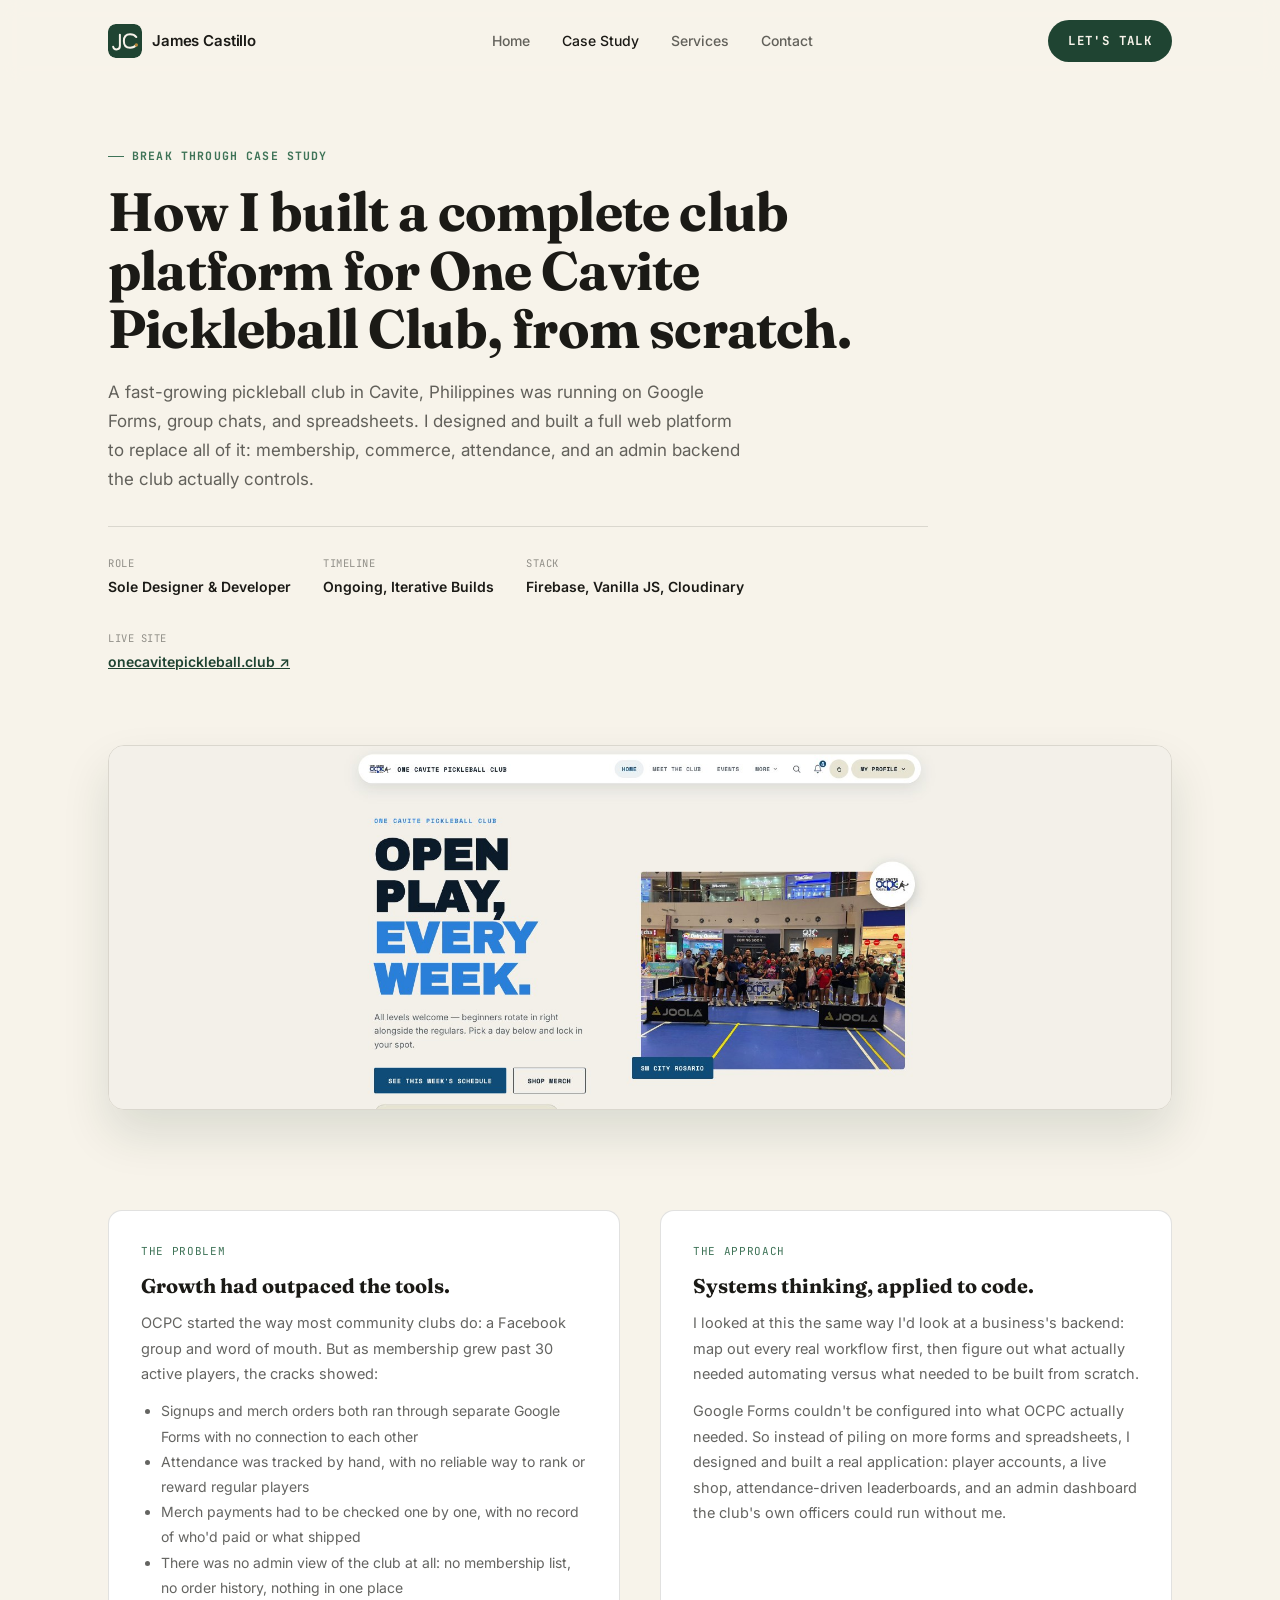
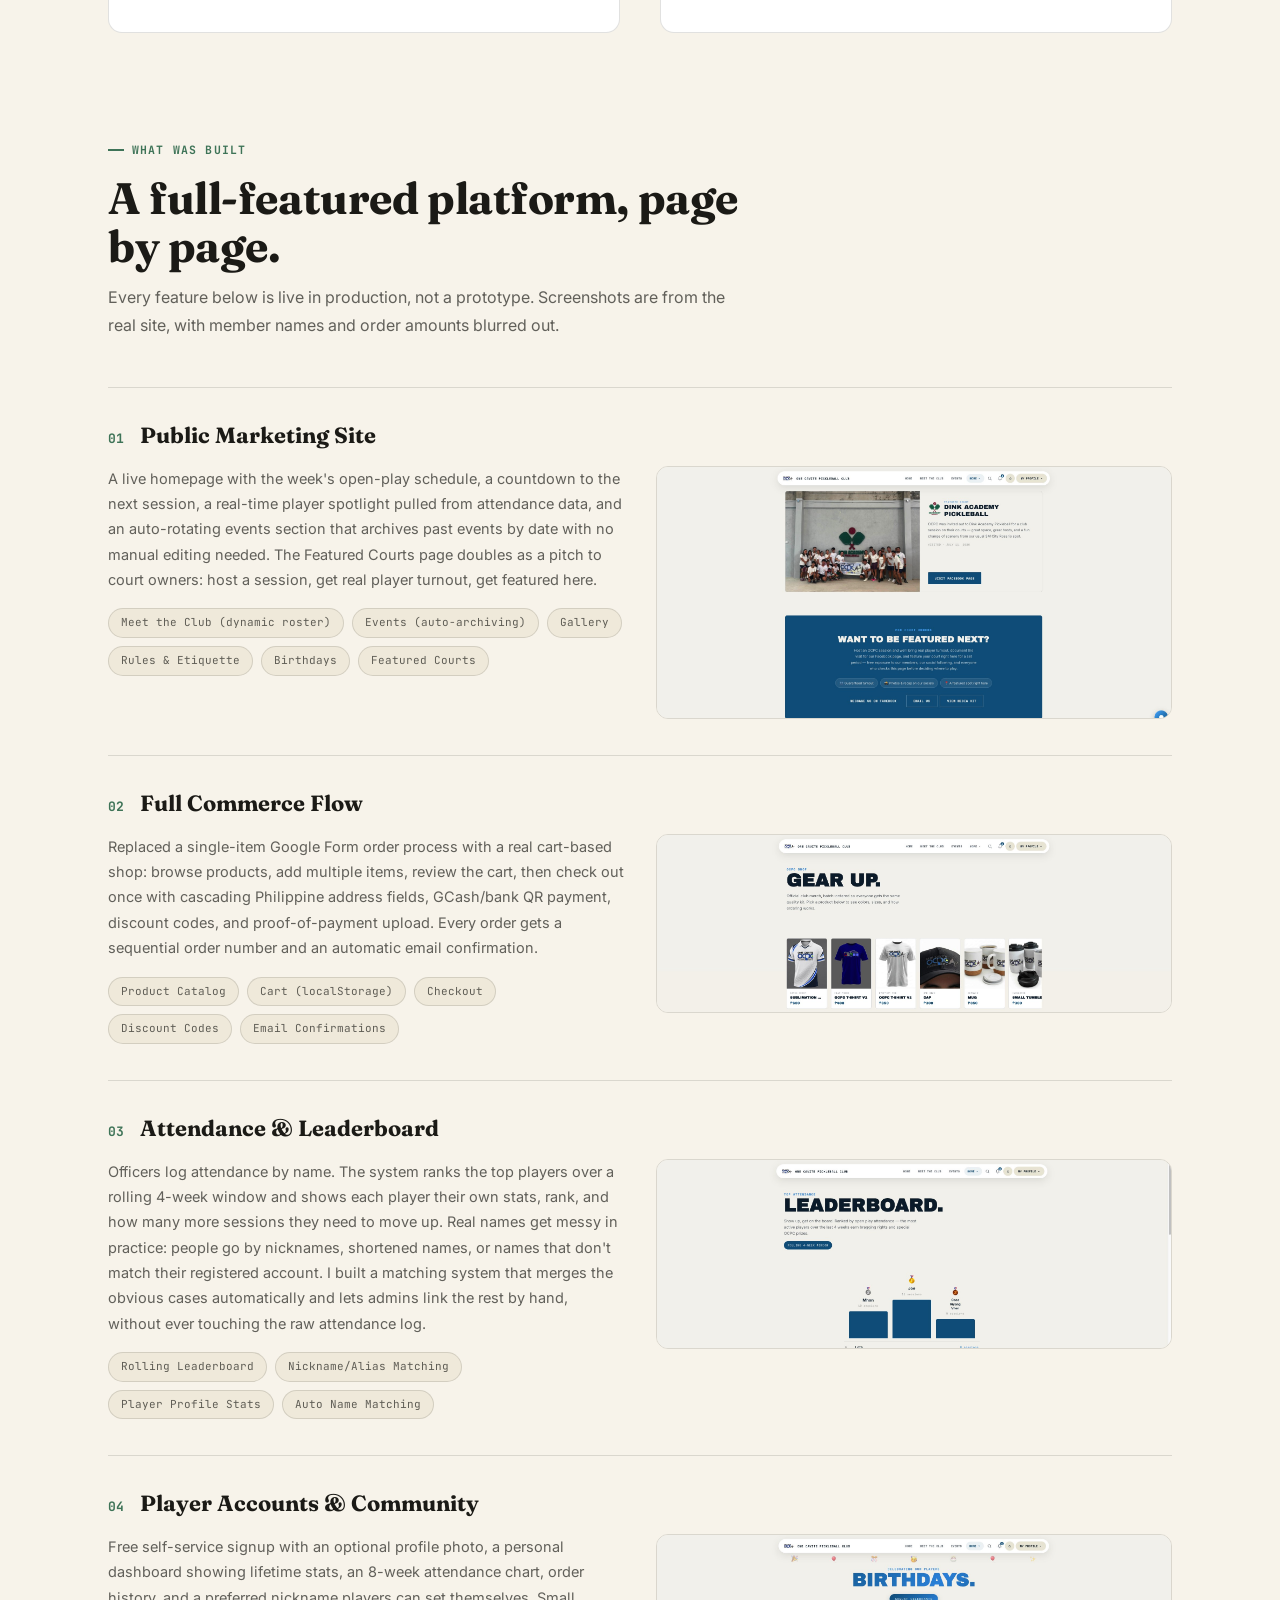
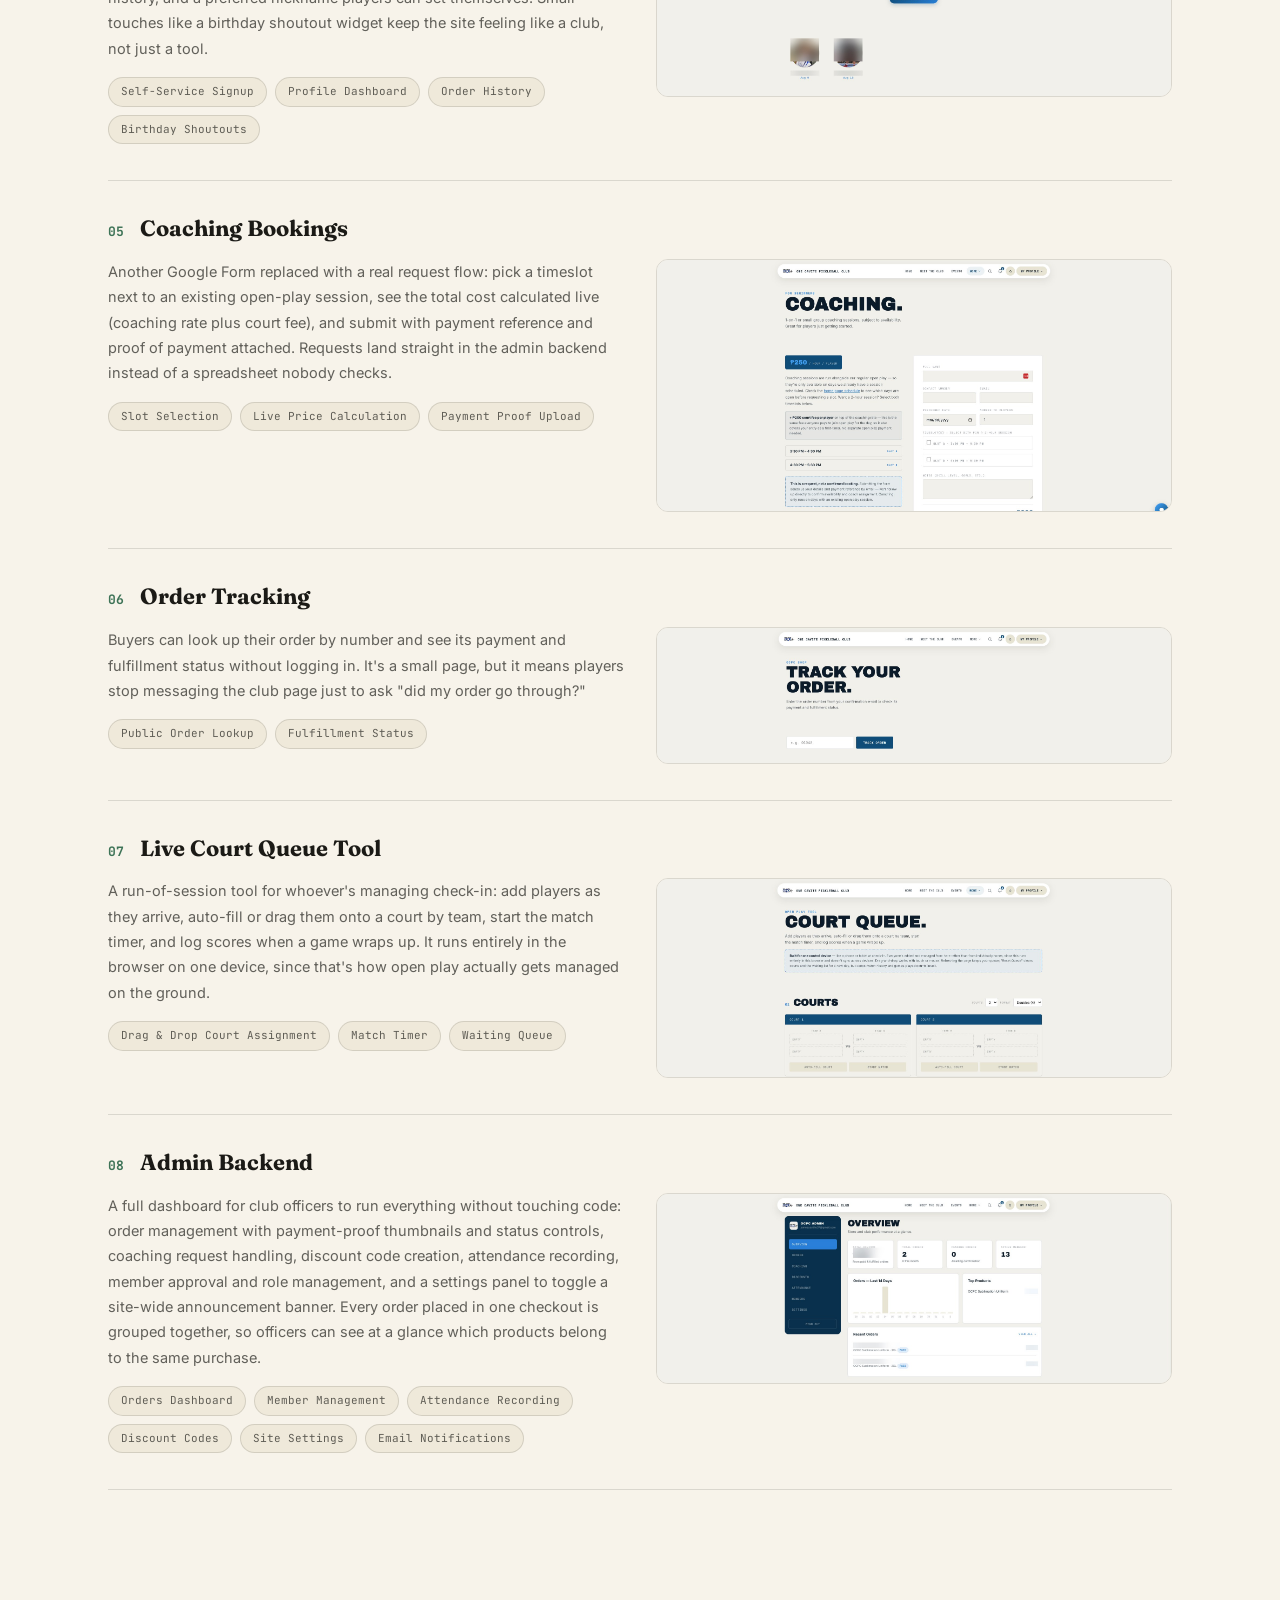
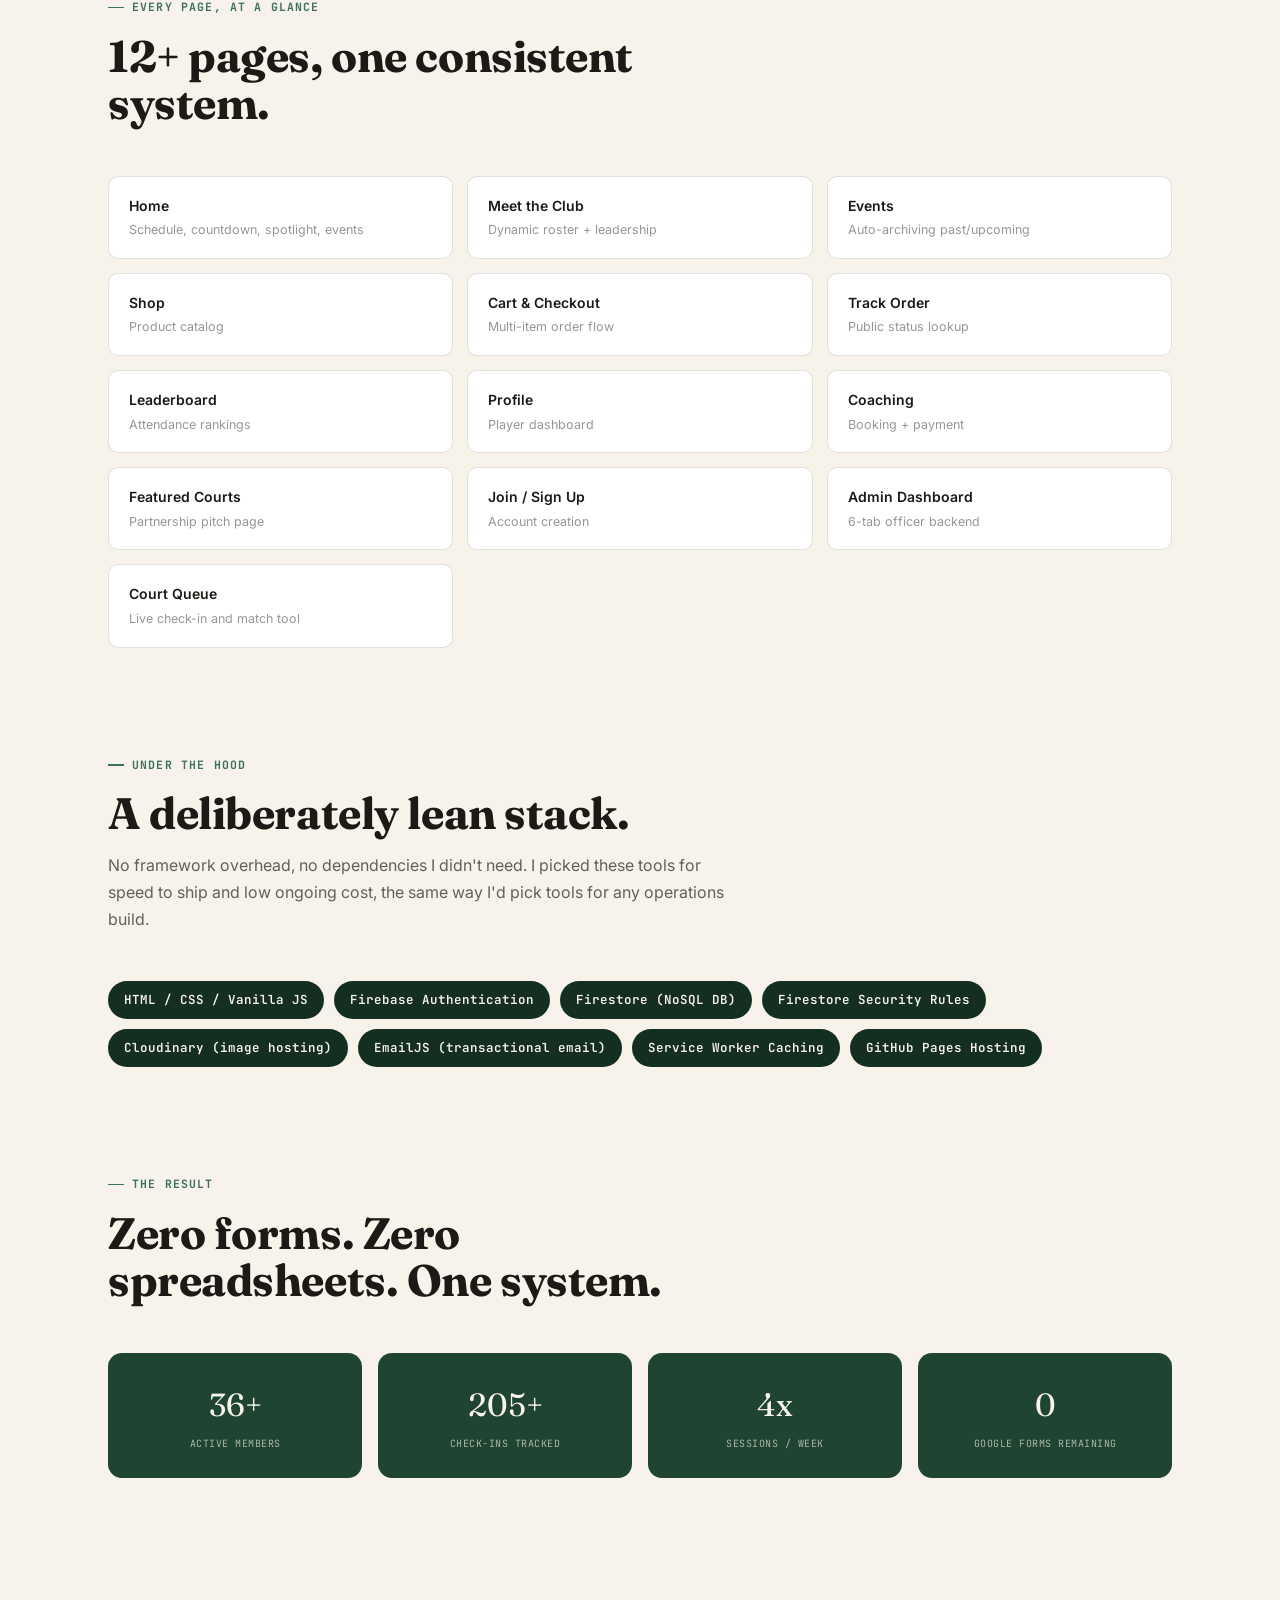
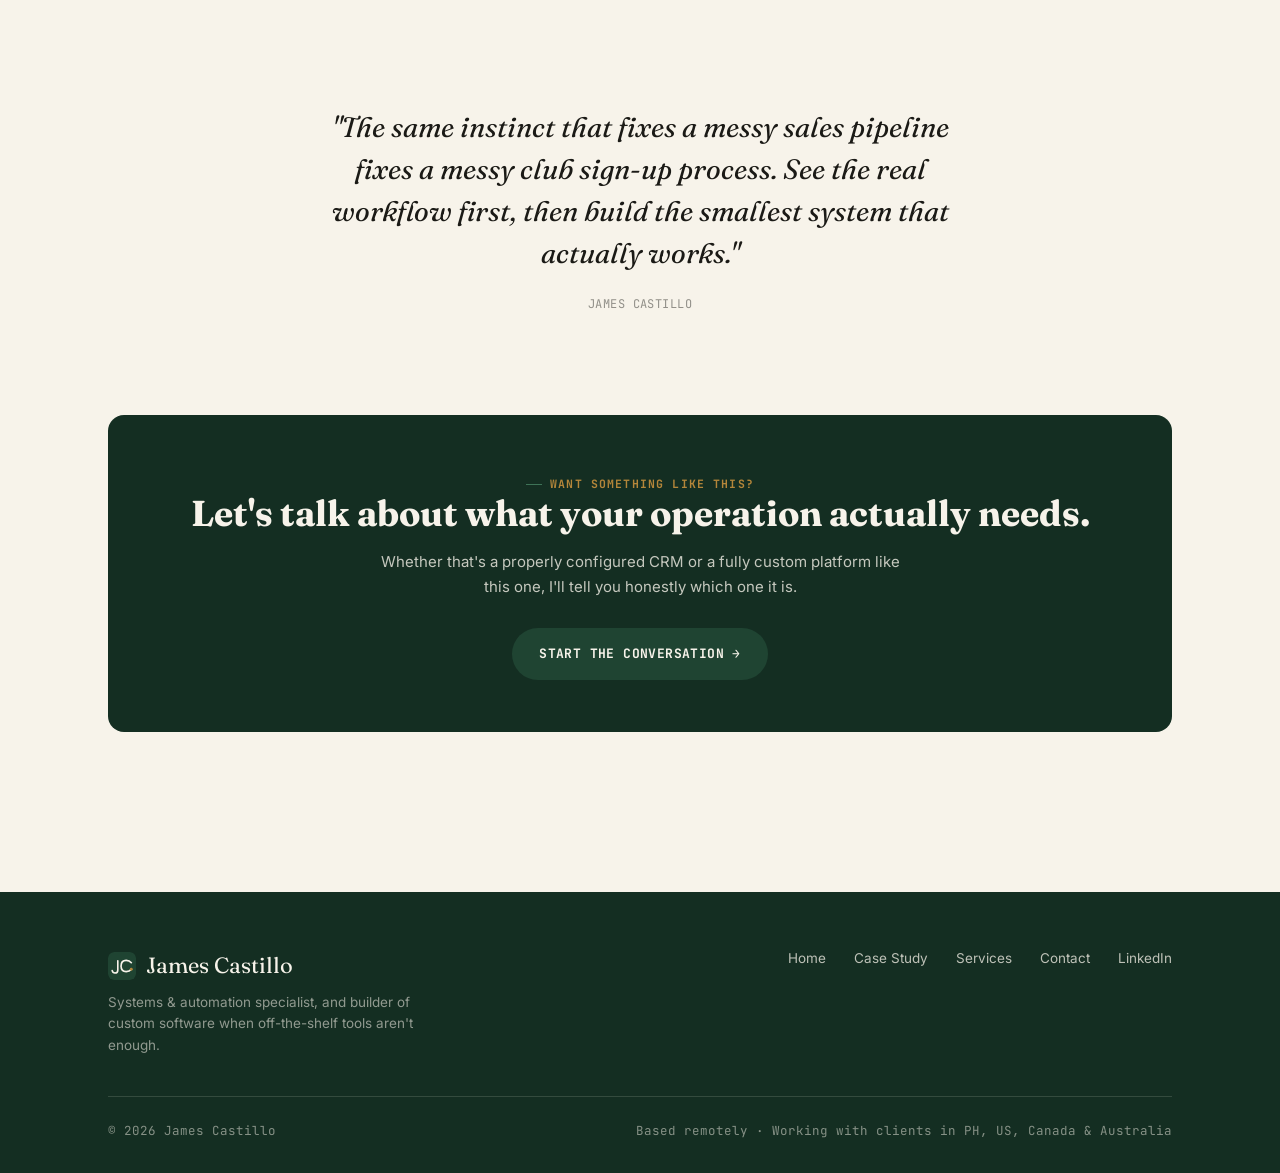
==== commit d90bef80: "Add a real logo mark and wire it into the nav, footer, and favicon New JC connector mark: J and C dr" ====
--- a/case-study/index.html
+++ b/case-study/index.html
@@ -5,6 +5,9 @@
 <meta name="viewport" content="width=device-width, initial-scale=1.0">
 <title>Case Study: One Cavite Pickleball Club, James Castillo</title>
 <meta name="description" content="A full breakdown of how I designed and built a complete club management platform for One Cavite Pickleball Club, page by page.">
+<link rel="icon" type="image/svg+xml" href="../assets/logo-mark.svg">
+<link rel="icon" type="image/png" sizes="32x32" href="../assets/favicon-32.png">
+<link rel="apple-touch-icon" href="../assets/apple-touch-icon.png">
 <link rel="stylesheet" href="../styles.css">
 <style>
   .cs-hero{ padding:56px 0 40px; max-width:820px; }
@@ -85,7 +88,7 @@
 <nav class="site-nav">
   <div class="wrap">
     <a class="nav-brand" href="../">
-      <span class="nav-brand-mark">JC</span>
+      <img class="nav-brand-mark" src="../assets/logo-mark.svg" alt="James Castillo logo">
       <span class="nav-brand-name">James Castillo</span>
     </a>
     <div class="nav-links">
@@ -392,7 +395,7 @@
   <div class="wrap">
     <div class="foot-top">
       <div>
-        <div class="foot-brand">James Castillo</div>
+        <div class="foot-brand-row"><img class="foot-mark" src="../assets/logo-mark.svg" alt=""><div class="foot-brand">James Castillo</div></div>
         <div class="foot-brand-sub">Systems &amp; automation specialist, and builder of custom software when off-the-shelf tools aren't enough.</div>
       </div>
       <div class="foot-links">
--- a/styles.css
+++ b/styles.css
@@ -83,10 +83,10 @@
   text-decoration:none; color:var(--ink);
 }
 .nav-brand-mark{
-  width:34px; height:34px; border-radius:8px; background:var(--forest); color:var(--paper);
-  display:flex; align-items:center; justify-content:center;
-  font-family:var(--font-display); font-weight:700; font-size:14px; flex-shrink:0;
+  width:34px; height:34px; border-radius:8px; flex-shrink:0; display:block;
 }
+.foot-mark{ width:28px; height:28px; border-radius:6px; flex-shrink:0; }
+.foot-brand-row{ display:flex; align-items:center; gap:10px; margin-bottom:2px; }
 .nav-brand-name{ font-weight:600; font-size:15px; letter-spacing:-0.01em; }
 .nav-links{ display:flex; align-items:center; gap:32px; }
 .nav-links a{
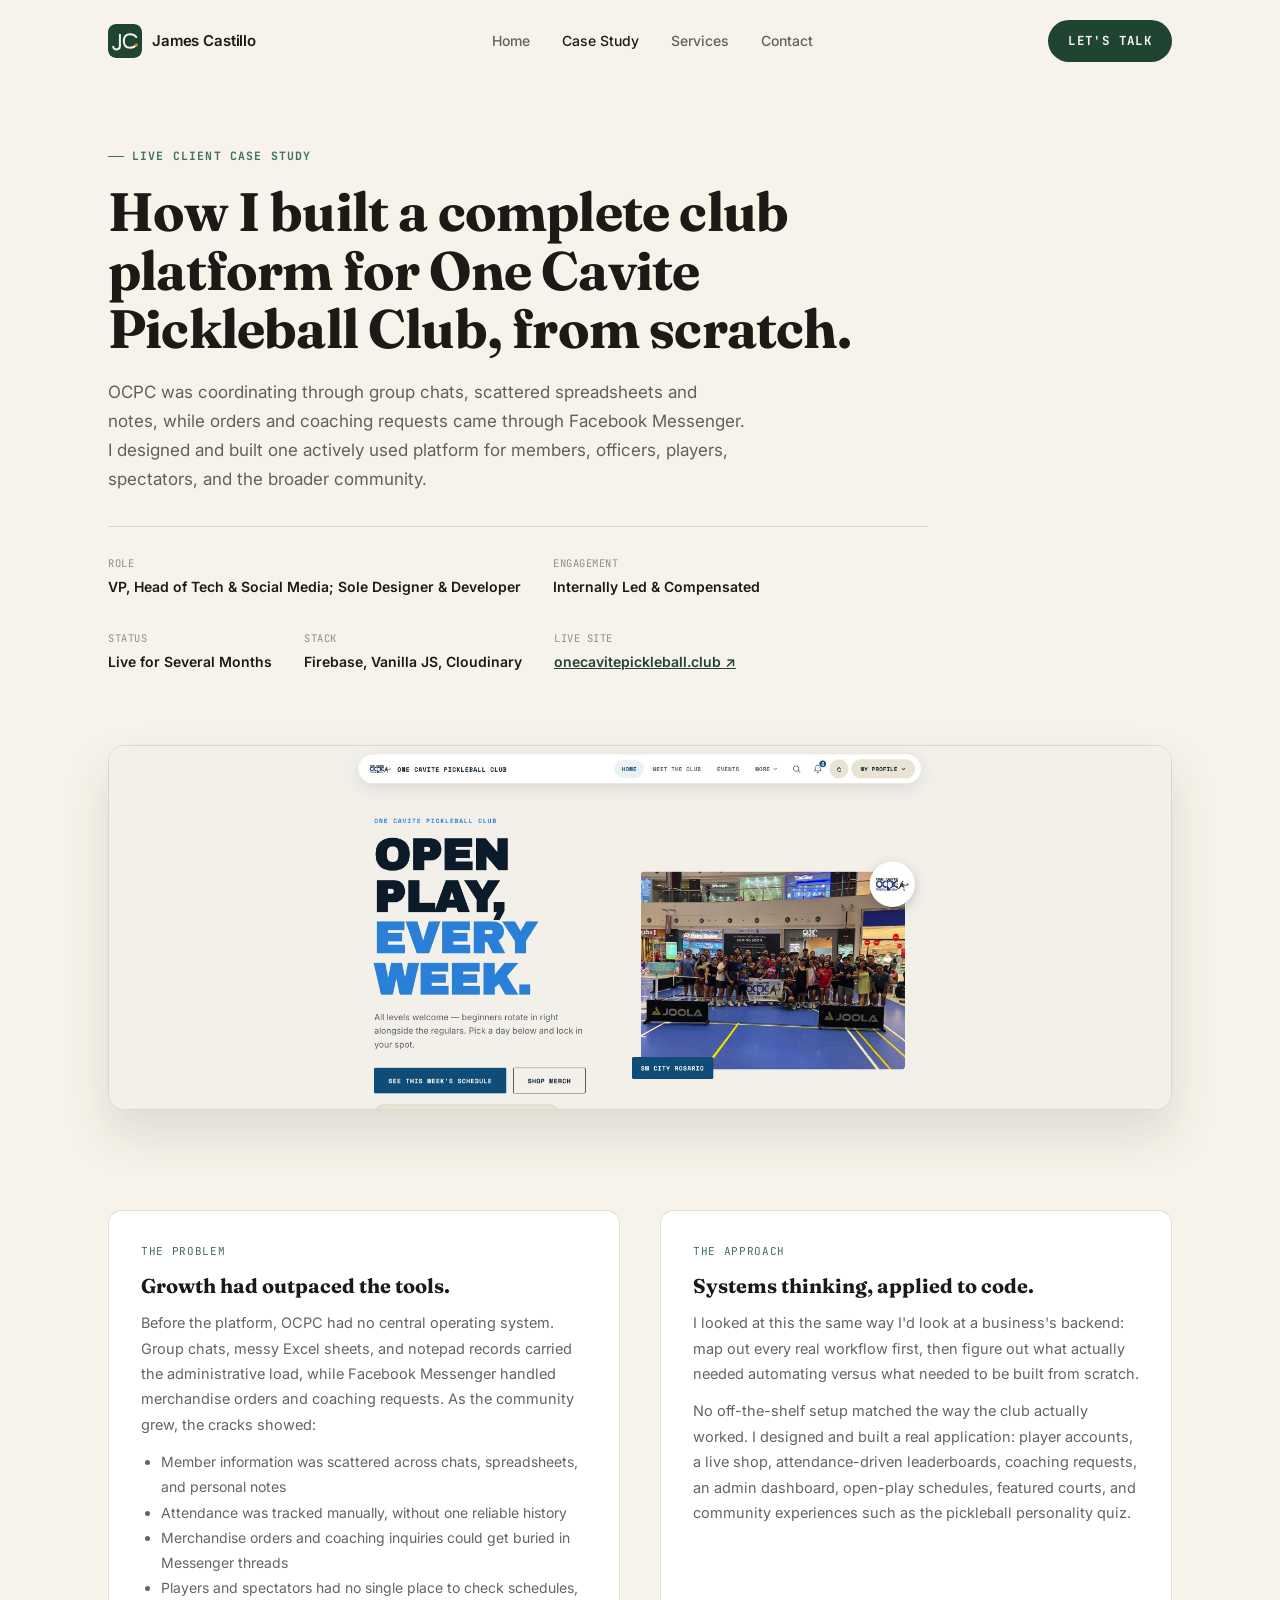
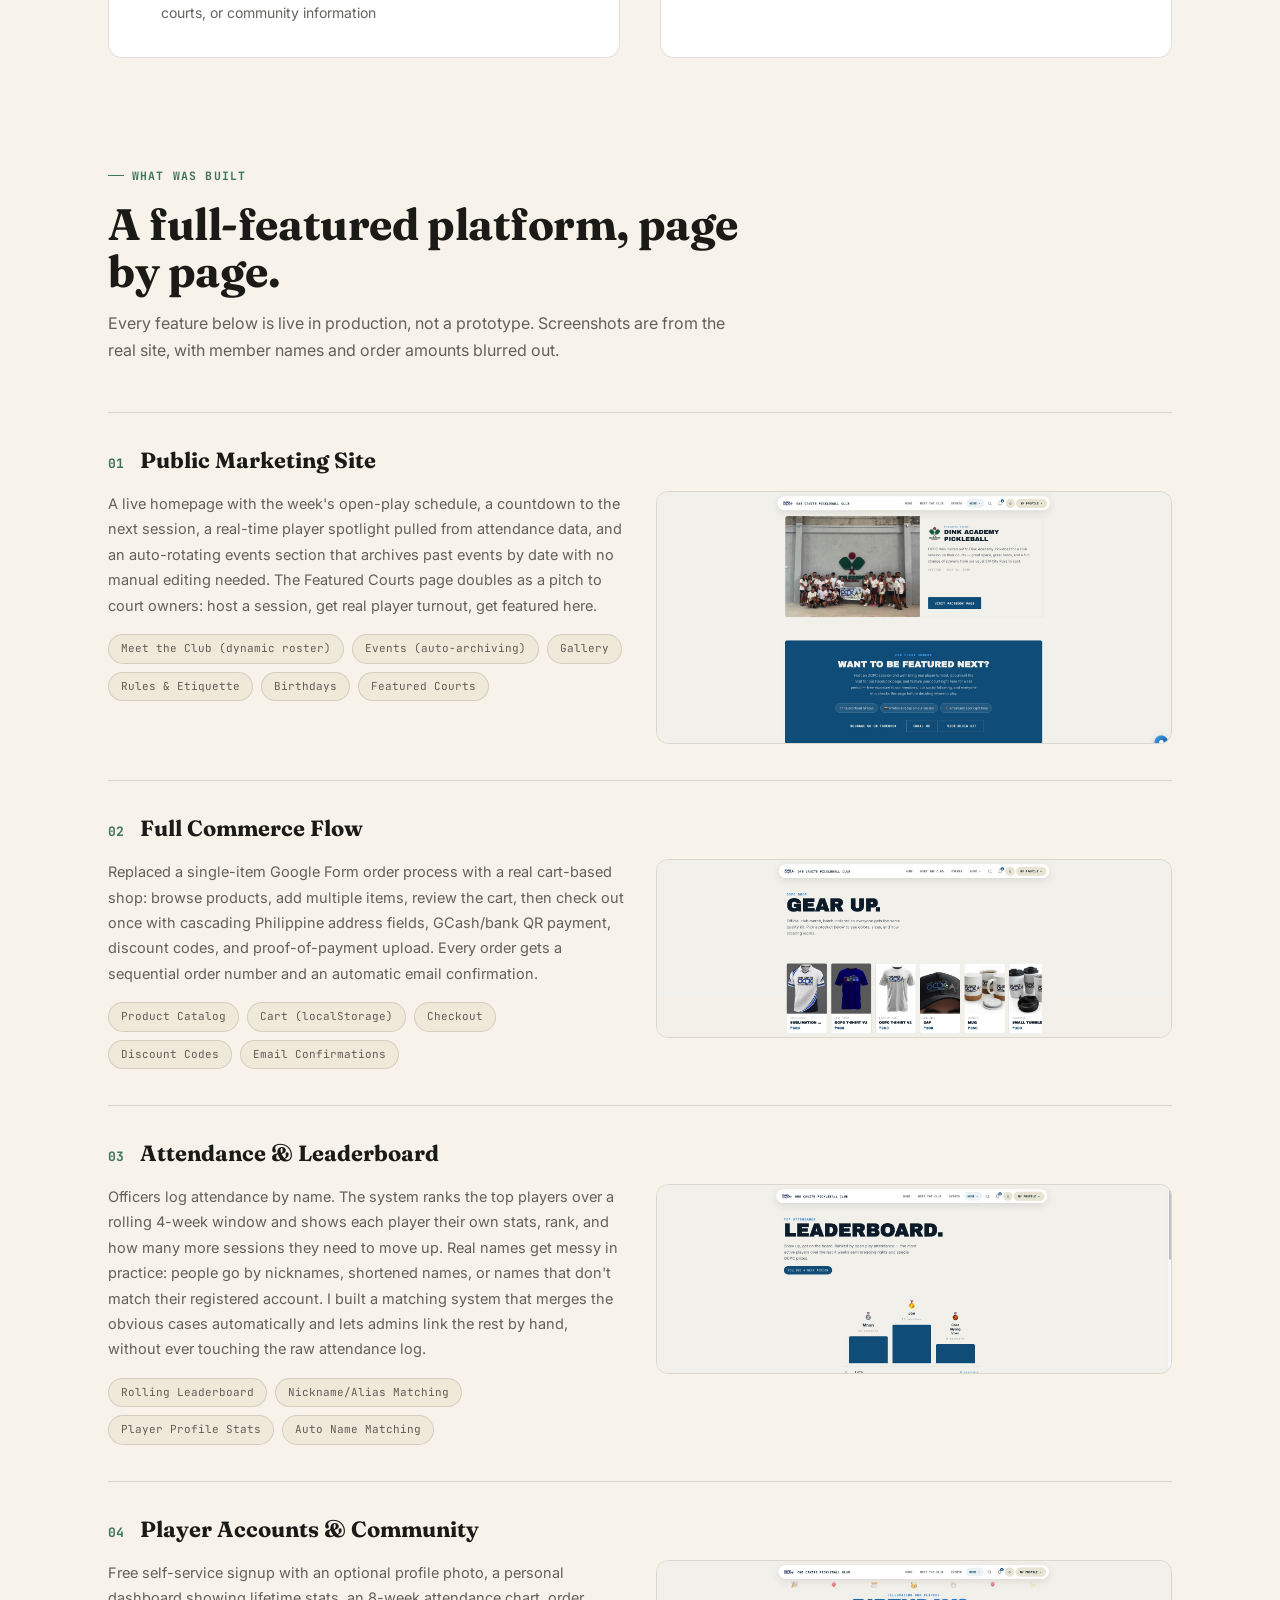
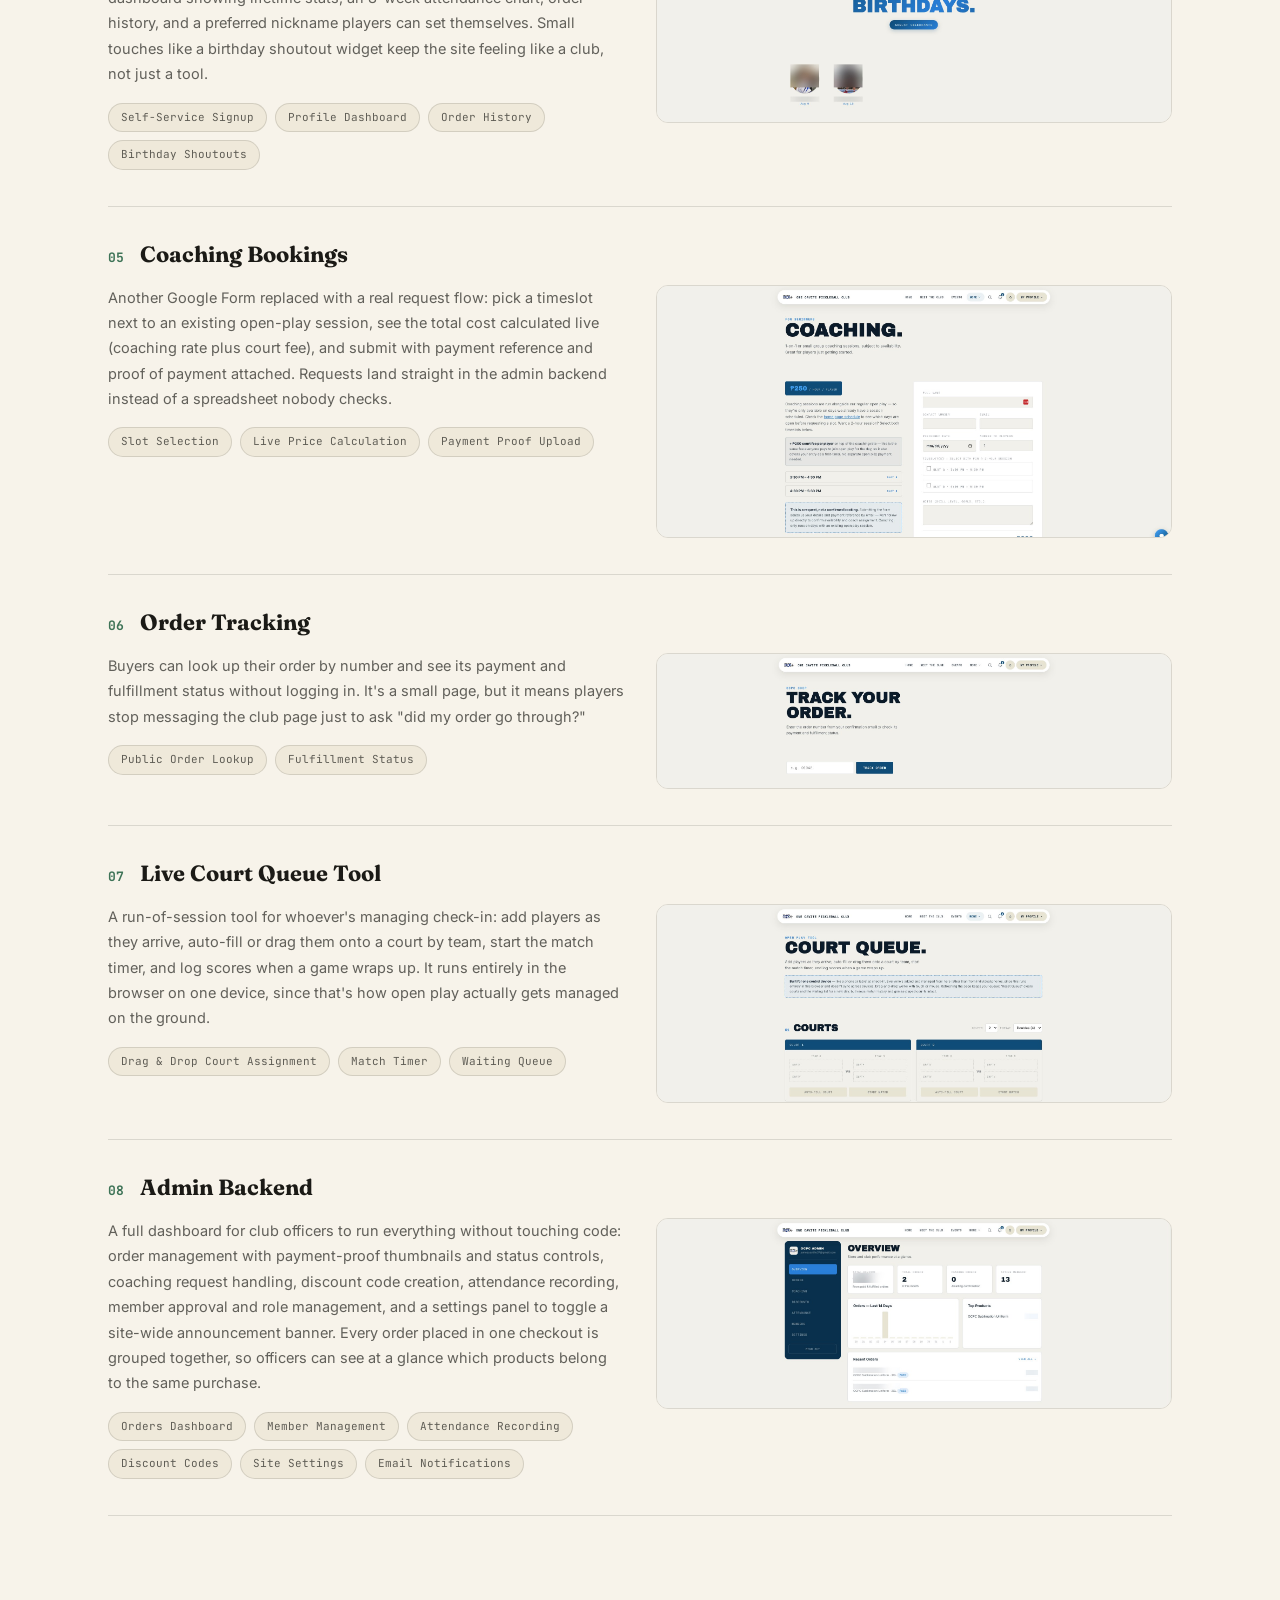
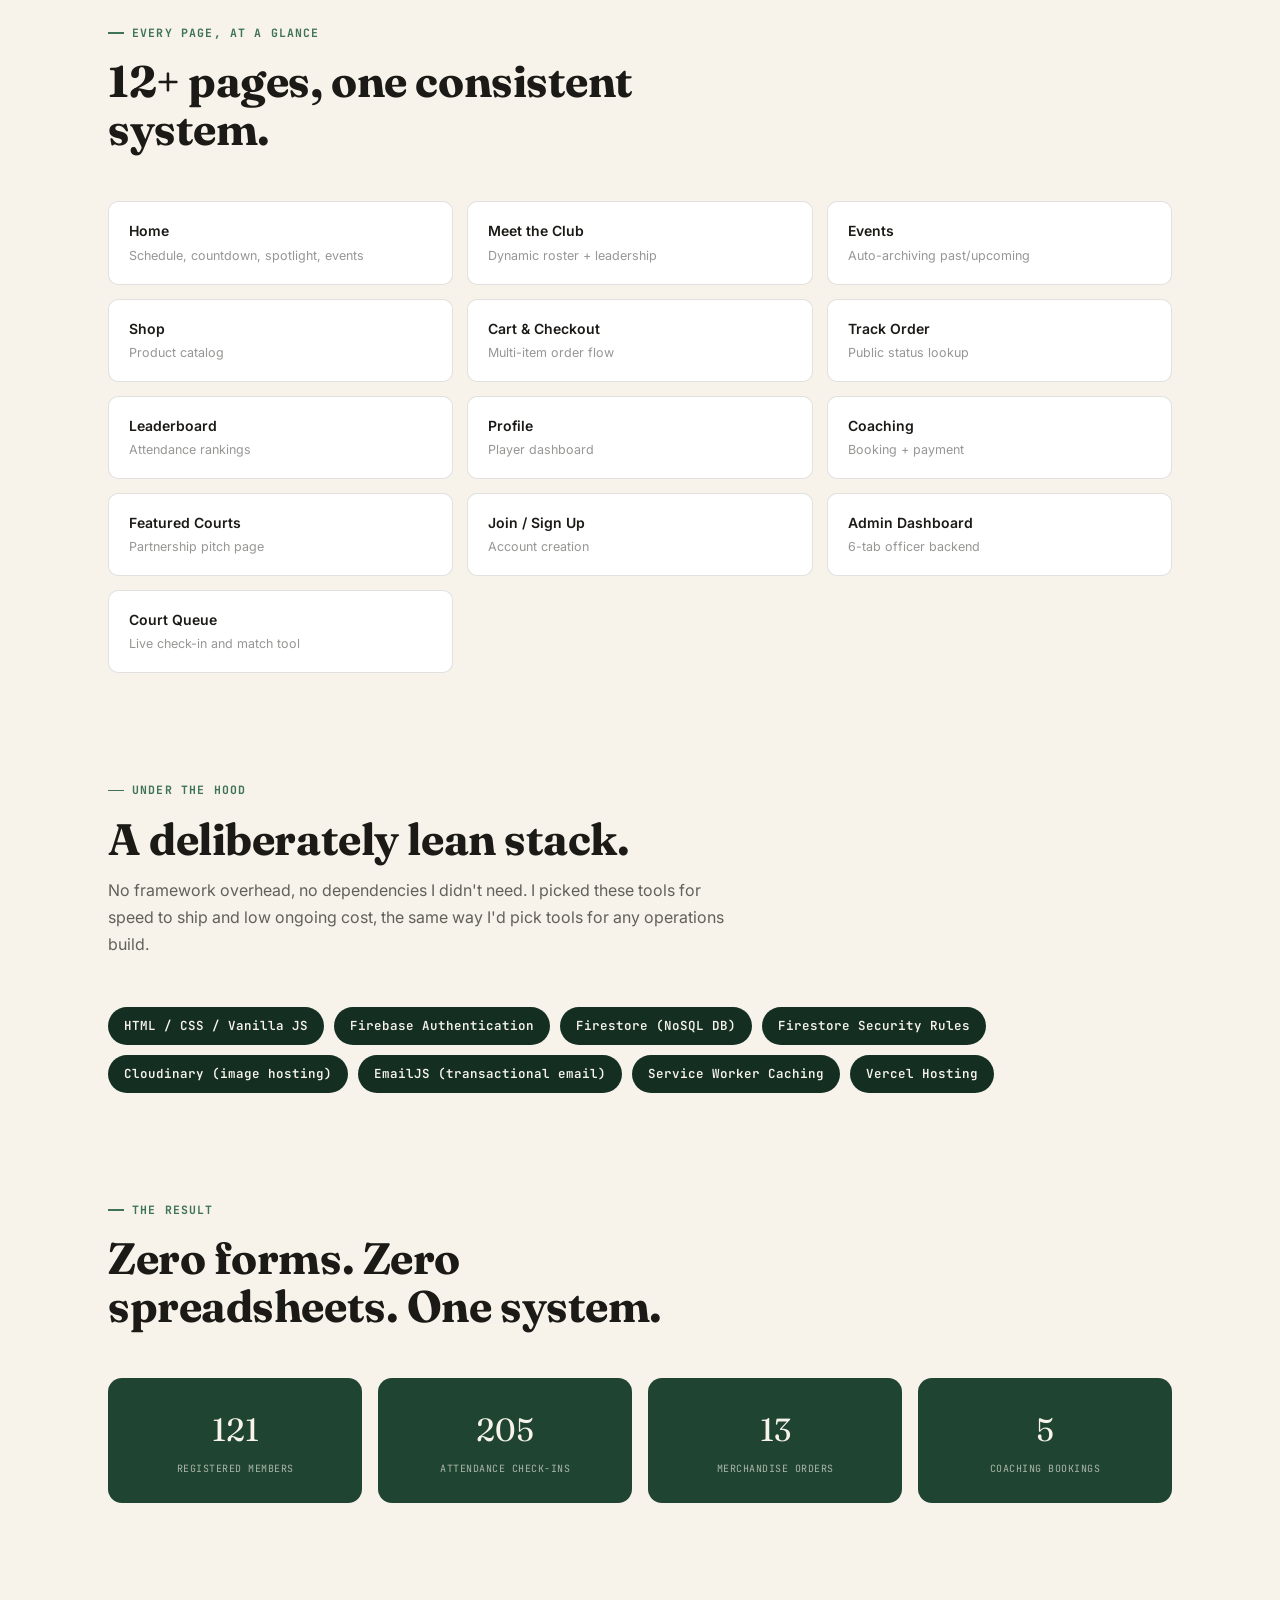
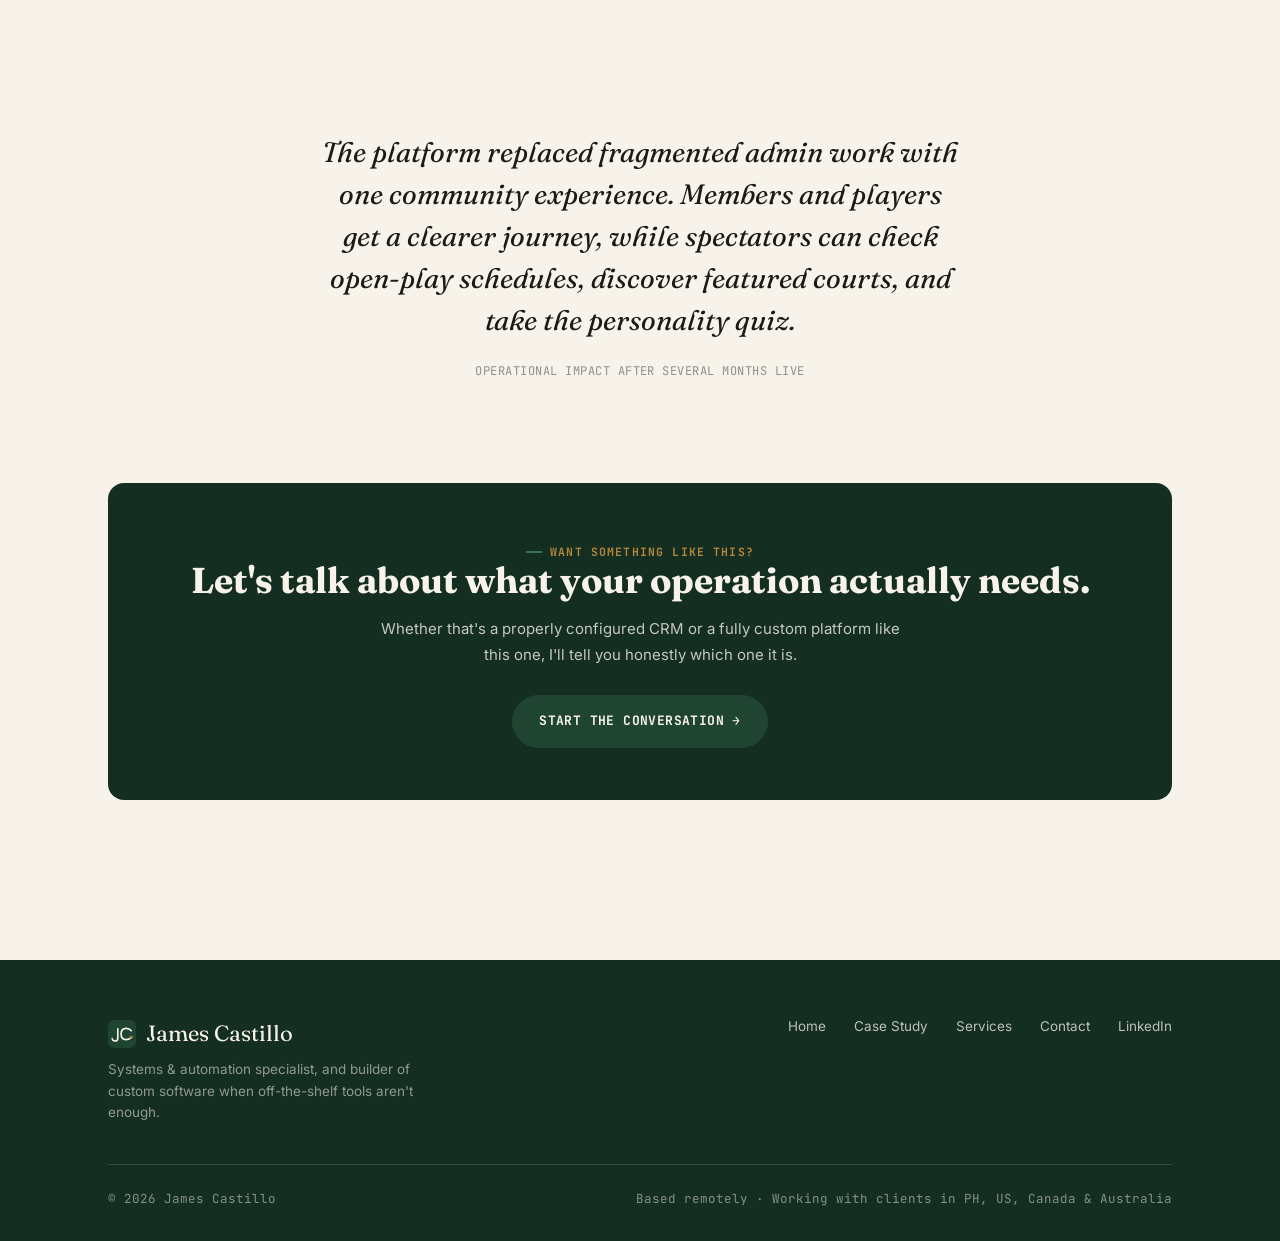
==== commit 9586efff: "Add verified OCPC engagement and usage proof" ====
--- a/case-study/index.html
+++ b/case-study/index.html
@@ -5,6 +5,7 @@
 <meta name="viewport" content="width=device-width, initial-scale=1.0">
 <title>Case Study: One Cavite Pickleball Club, James Castillo</title>
 <meta name="description" content="A full breakdown of how I designed and built a complete club management platform for One Cavite Pickleball Club, page by page.">
+<link rel="canonical" href="https://www.jeymskastilyo.com/case-study/">
 <link rel="icon" type="image/svg+xml" href="../assets/logo-mark.svg">
 <link rel="icon" type="image/png" sizes="32x32" href="../assets/favicon-32.png">
 <link rel="apple-touch-icon" href="../assets/apple-touch-icon.png">
@@ -18,8 +19,10 @@
   .cs-meta-row div{ font-family:var(--font-mono); font-size:10.5px; letter-spacing:0.05em; text-transform:uppercase; color:var(--ink-faint); }
   .cs-meta-row b{ display:block; font-family:var(--font-body); font-size:14px; font-weight:600; color:var(--ink); text-transform:none; letter-spacing:0; margin-top:4px; }
 
+
   .cs-hero-img{ border-radius:16px; overflow:hidden; border:1px solid var(--line); margin:32px 0 0; box-shadow:0 24px 48px rgba(20,46,34,0.12); }
   .cs-hero-img img{ width:100%; display:block; }
+
 
   /* two-col problem/approach */
   .cs-split{ display:grid; grid-template-columns:1fr 1fr; gap:40px; }
@@ -30,6 +33,7 @@
   .cs-split-card ul{ margin:0; padding-left:20px; }
   .cs-split-card li{ font-size:14px; color:var(--ink-soft); line-height:1.8; }
   @media (max-width:800px){ .cs-split{ grid-template-columns:1fr; } }
+
 
   /* feature breakdown accordion-ish list */
   .feature-block{ border-top:1.5px solid var(--line); padding:36px 0; }
@@ -47,6 +51,7 @@
   .feature-img{ border-radius:12px; overflow:hidden; border:1px solid var(--line); align-self:start; }
   @media (max-width:800px){ .feature-block-grid{ grid-template-columns:1fr; } .feature-img{ order:-1; } }
 
+
   /* page list */
   .page-list{ display:grid; grid-template-columns:repeat(3,1fr); gap:14px; }
   .page-item{ background:var(--card); border:1px solid var(--line); border-radius:10px; padding:18px 20px; }
@@ -55,6 +60,7 @@
   @media (max-width:800px){ .page-list{ grid-template-columns:1fr 1fr; } }
   @media (max-width:520px){ .page-list{ grid-template-columns:1fr; } }
 
+
   /* stack */
   .stack-row{ display:flex; flex-wrap:wrap; gap:10px; }
   .stack-chip{
@@ -62,12 +68,14 @@
     padding:9px 16px; border-radius:100px; background:var(--forest-deep); color:var(--paper);
   }
 
+
   /* results */
   .result-grid{ display:grid; grid-template-columns:repeat(4,1fr); gap:16px; }
   .result-card{ background:var(--forest); color:var(--paper); border-radius:14px; padding:26px 20px; text-align:center; }
   .result-card .n{ font-family:var(--font-display); font-size:32px; }
   .result-card .l{ font-family:var(--font-mono); font-size:10px; letter-spacing:0.05em; text-transform:uppercase; color:rgba(247,243,234,0.65); margin-top:6px; }
   @media (max-width:800px){ .result-grid{ grid-template-columns:1fr 1fr; } }
+
 
   .quote-block{
     max-width:720px; margin:0 auto; text-align:center;
@@ -78,12 +86,14 @@
   }
   .quote-block cite{ font-family:var(--font-mono); font-size:12px; letter-spacing:0.04em; text-transform:uppercase; color:var(--ink-faint); font-style:normal; }
 
+
   .cta-final{ background:var(--forest-deep); color:var(--paper); border-radius:16px; padding:52px 44px; text-align:center; }
   .cta-final h2{ font-size:clamp(26px,3.4vw,36px); color:var(--paper); margin-bottom:16px; }
   .cta-final p{ font-size:15px; color:rgba(247,243,234,0.78); max-width:520px; margin:0 auto 28px; line-height:1.7; }
 </style>
 </head>
 <body>
+
 
 <nav class="site-nav">
   <div class="wrap">
@@ -102,46 +112,53 @@
   </div>
 </nav>
 
+
 <div class="wrap">
 
+
   <div class="cs-hero reveal">
-    <span class="eyebrow">Break Through Case Study</span>
+    <span class="eyebrow">Live Client Case Study</span>
     <h1>How I built a complete club platform for One Cavite Pickleball Club, from scratch.</h1>
-    <p class="lede">A fast-growing pickleball club in Cavite, Philippines was running on Google Forms, group chats, and spreadsheets. I designed and built a full web platform to replace all of it: membership, commerce, attendance, and an admin backend the club actually controls.</p>
+    <p class="lede">OCPC was coordinating through group chats, scattered spreadsheets and notes, while orders and coaching requests came through Facebook Messenger. I designed and built one actively used platform for members, officers, players, spectators, and the broader community.</p>
+
 
     <div class="cs-meta-row">
-      <div>Role<b>Sole Designer &amp; Developer</b></div>
-      <div>Timeline<b>Ongoing, Iterative Builds</b></div>
+      <div>Role<b>VP, Head of Tech &amp; Social Media; Sole Designer &amp; Developer</b></div>
+      <div>Engagement<b>Internally Led &amp; Compensated</b></div>
+      <div>Status<b>Live for Several Months</b></div>
       <div>Stack<b>Firebase, Vanilla JS, Cloudinary</b></div>
       <div>Live Site<b><a href="https://www.onecavitepickleball.club" target="_blank" rel="noopener" style="color:var(--forest); text-decoration:underline;">onecavitepickleball.club ↗</a></b></div>
     </div>
   </div>
 
+
   <div class="cs-hero-img reveal">
     <img src="../assets/screenshots/home_hero.jpg" alt="One Cavite Pickleball Club homepage">
   </div>
+
 
   <div class="section">
     <div class="cs-split reveal">
       <div class="cs-split-card">
         <div class="tag">The Problem</div>
         <h3>Growth had outpaced the tools.</h3>
-        <p>OCPC started the way most community clubs do: a Facebook group and word of mouth. But as membership grew past 30 active players, the cracks showed:</p>
+        <p>Before the platform, OCPC had no central operating system. Group chats, messy Excel sheets, and notepad records carried the administrative load, while Facebook Messenger handled merchandise orders and coaching requests. As the community grew, the cracks showed:</p>
         <ul>
-          <li>Signups and merch orders both ran through separate Google Forms with no connection to each other</li>
-          <li>Attendance was tracked by hand, with no reliable way to rank or reward regular players</li>
-          <li>Merch payments had to be checked one by one, with no record of who'd paid or what shipped</li>
-          <li>There was no admin view of the club at all: no membership list, no order history, nothing in one place</li>
+          <li>Member information was scattered across chats, spreadsheets, and personal notes</li>
+          <li>Attendance was tracked manually, without one reliable history</li>
+          <li>Merchandise orders and coaching inquiries could get buried in Messenger threads</li>
+          <li>Players and spectators had no single place to check schedules, courts, or community information</li>
         </ul>
       </div>
       <div class="cs-split-card">
         <div class="tag">The Approach</div>
         <h3>Systems thinking, applied to code.</h3>
         <p>I looked at this the same way I'd look at a business's backend: map out every real workflow first, then figure out what actually needed automating versus what needed to be built from scratch.</p>
-        <p>Google Forms couldn't be configured into what OCPC actually needed. So instead of piling on more forms and spreadsheets, I designed and built a real application: player accounts, a live shop, attendance-driven leaderboards, and an admin dashboard the club's own officers could run without me.</p>
-      </div>
-    </div>
-  </div>
+        <p>No off-the-shelf setup matched the way the club actually worked. I designed and built a real application: player accounts, a live shop, attendance-driven leaderboards, coaching requests, an admin dashboard, open-play schedules, featured courts, and community experiences such as the pickleball personality quiz.</p>
+      </div>
+    </div>
+  </div>
+
 
   <div class="section" style="padding-top:0;">
     <div class="section-head reveal">
@@ -149,6 +166,7 @@
       <h2>A full-featured platform, page by page.</h2>
       <p>Every feature below is live in production, not a prototype. Screenshots are from the real site, with member names and order amounts blurred out.</p>
     </div>
+
 
     <div class="feature-block reveal">
       <div class="feature-block-head">
@@ -173,6 +191,7 @@
       </div>
     </div>
 
+
     <div class="feature-block reveal">
       <div class="feature-block-head">
         <span class="feature-num">02</span>
@@ -195,6 +214,7 @@
       </div>
     </div>
 
+
     <div class="feature-block reveal">
       <div class="feature-block-head">
         <span class="feature-num">03</span>
@@ -216,6 +236,7 @@
       </div>
     </div>
 
+
     <div class="feature-block reveal">
       <div class="feature-block-head">
         <span class="feature-num">04</span>
@@ -237,6 +258,7 @@
       </div>
     </div>
 
+
     <div class="feature-block reveal">
       <div class="feature-block-head">
         <span class="feature-num">05</span>
@@ -257,6 +279,7 @@
       </div>
     </div>
 
+
     <div class="feature-block reveal">
       <div class="feature-block-head">
         <span class="feature-num">06</span>
@@ -275,6 +298,7 @@
         </div>
       </div>
     </div>
+
 
     <div class="feature-block reveal">
       <div class="feature-block-head">
@@ -295,6 +319,7 @@
         </div>
       </div>
     </div>
+
 
     <div class="feature-block reveal">
       <div class="feature-block-head">
@@ -319,6 +344,7 @@
       </div>
     </div>
   </div>
+
 
   <div class="section" style="padding-top:0;">
     <div class="section-head reveal">
@@ -342,6 +368,7 @@
     </div>
   </div>
 
+
   <div class="section" style="padding-top:0;">
     <div class="section-head reveal">
       <span class="eyebrow">Under the Hood</span>
@@ -356,9 +383,10 @@
       <span class="stack-chip">Cloudinary (image hosting)</span>
       <span class="stack-chip">EmailJS (transactional email)</span>
       <span class="stack-chip">Service Worker Caching</span>
-      <span class="stack-chip">GitHub Pages Hosting</span>
-    </div>
-  </div>
+      <span class="stack-chip">Vercel Hosting</span>
+    </div>
+  </div>
+
 
   <div class="section" style="padding-top:0;">
     <div class="section-head reveal">
@@ -366,19 +394,21 @@
       <h2>Zero forms. Zero spreadsheets. One system.</h2>
     </div>
     <div class="result-grid reveal">
-      <div class="result-card"><div class="n">36+</div><div class="l">Active Members</div></div>
-      <div class="result-card"><div class="n">205+</div><div class="l">Check-Ins Tracked</div></div>
-      <div class="result-card"><div class="n">4x</div><div class="l">Sessions / Week</div></div>
-      <div class="result-card"><div class="n">0</div><div class="l">Google Forms Remaining</div></div>
-    </div>
-  </div>
+      <div class="result-card"><div class="n">121</div><div class="l">Registered Members</div></div>
+      <div class="result-card"><div class="n">205</div><div class="l">Attendance Check-Ins</div></div>
+      <div class="result-card"><div class="n">13</div><div class="l">Merchandise Orders</div></div>
+      <div class="result-card"><div class="n">5</div><div class="l">Coaching Bookings</div></div>
+    </div>
+  </div>
+
 
   <div class="section">
     <div class="quote-block reveal">
-      <blockquote>"The same instinct that fixes a messy sales pipeline fixes a messy club sign-up process. See the real workflow first, then build the smallest system that actually works."</blockquote>
-      <cite>James Castillo</cite>
-    </div>
-  </div>
+      <blockquote>The platform replaced fragmented admin work with one community experience. Members and players get a clearer journey, while spectators can check open-play schedules, discover featured courts, and take the personality quiz.</blockquote>
+      <cite>Operational impact after several months live</cite>
+    </div>
+  </div>
+
 
   <div class="section" style="padding-top:0;">
     <div class="cta-final reveal">
@@ -389,7 +419,9 @@
     </div>
   </div>
 
+
 </div>
+
 
 <footer>
   <div class="wrap">
@@ -413,6 +445,7 @@
   </div>
 </footer>
 
+
 <script src="../script.js"></script>
 </body>
 </html>
--- a/styles.css
+++ b/styles.css
@@ -179,3 +179,14 @@
 @media (max-width:600px){
   .wrap{ padding:0 20px; }
 }
+
+@media (prefers-reduced-motion: reduce){
+  html{ scroll-behavior:auto; }
+  *, *::before, *::after{
+    animation-duration:0.01ms !important;
+    animation-iteration-count:1 !important;
+    transition-duration:0.01ms !important;
+    scroll-behavior:auto !important;
+  }
+  .reveal{ opacity:1; transform:none; }
+}
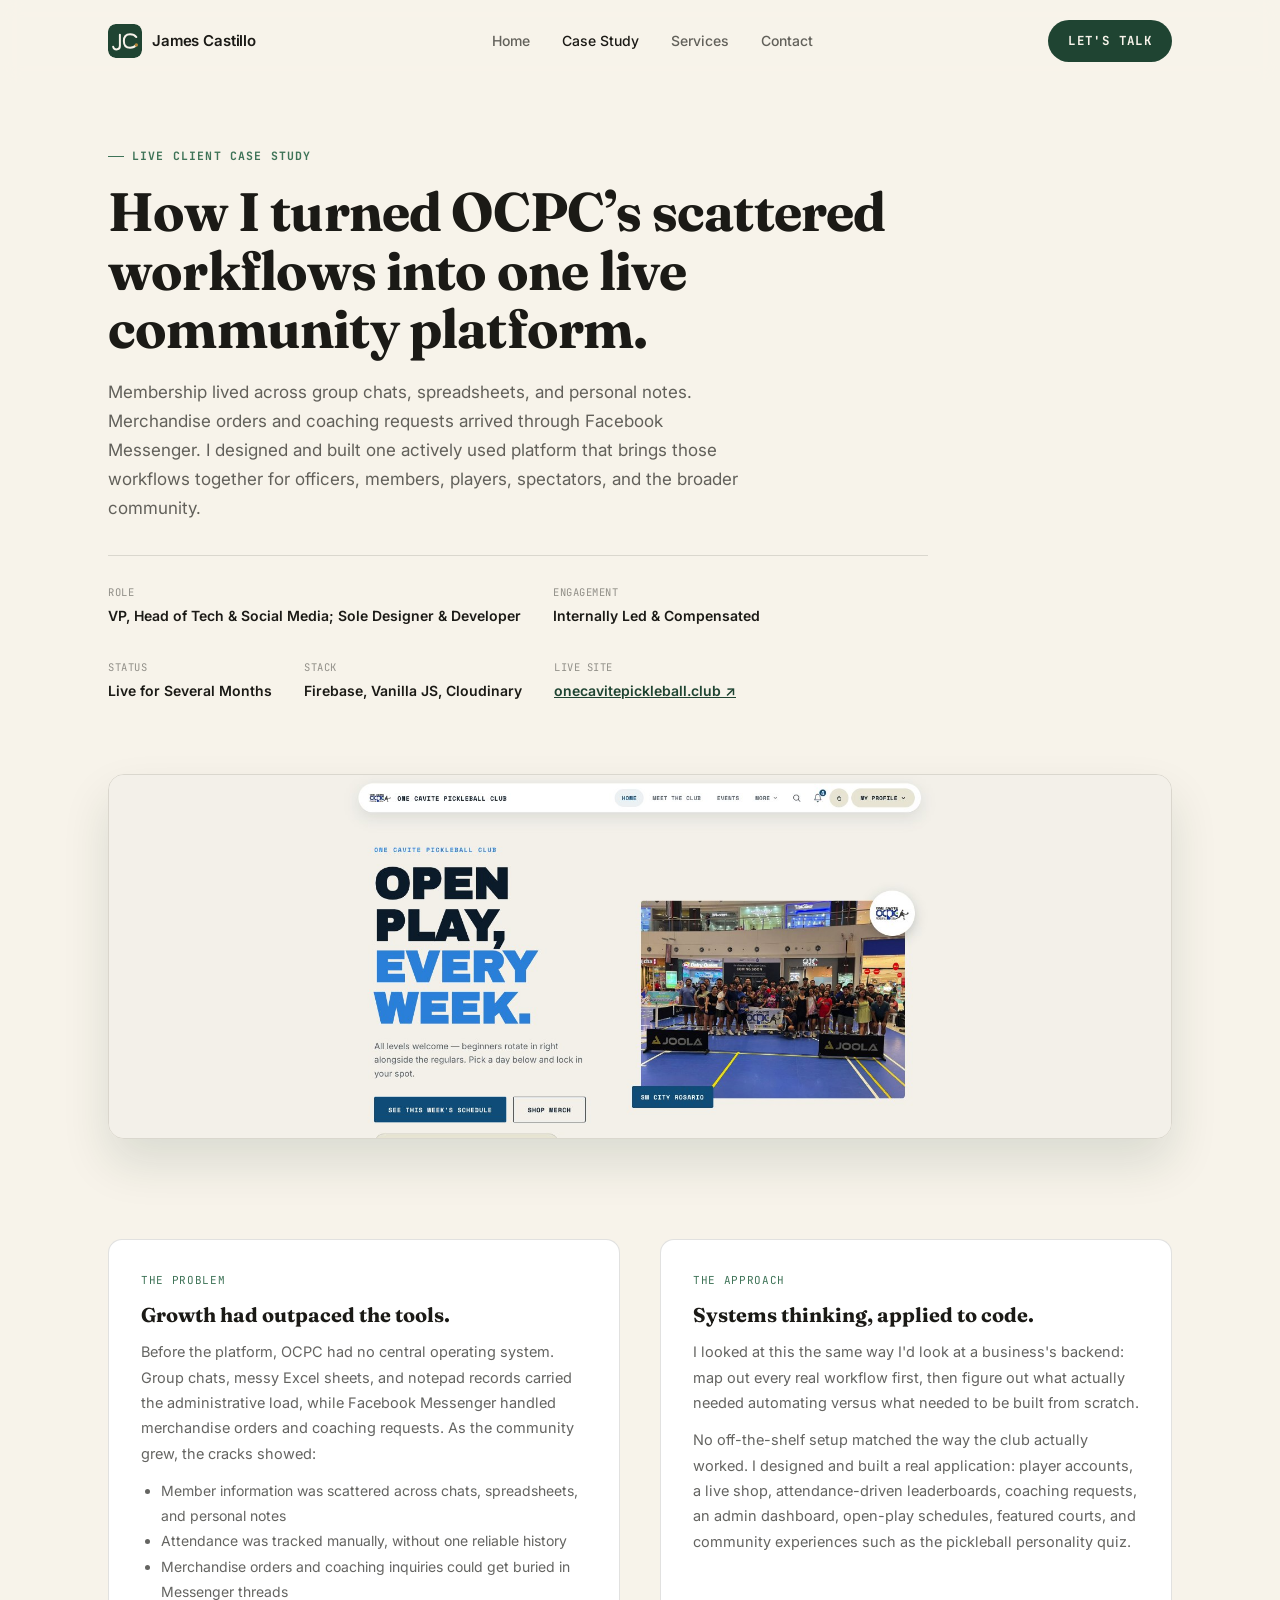
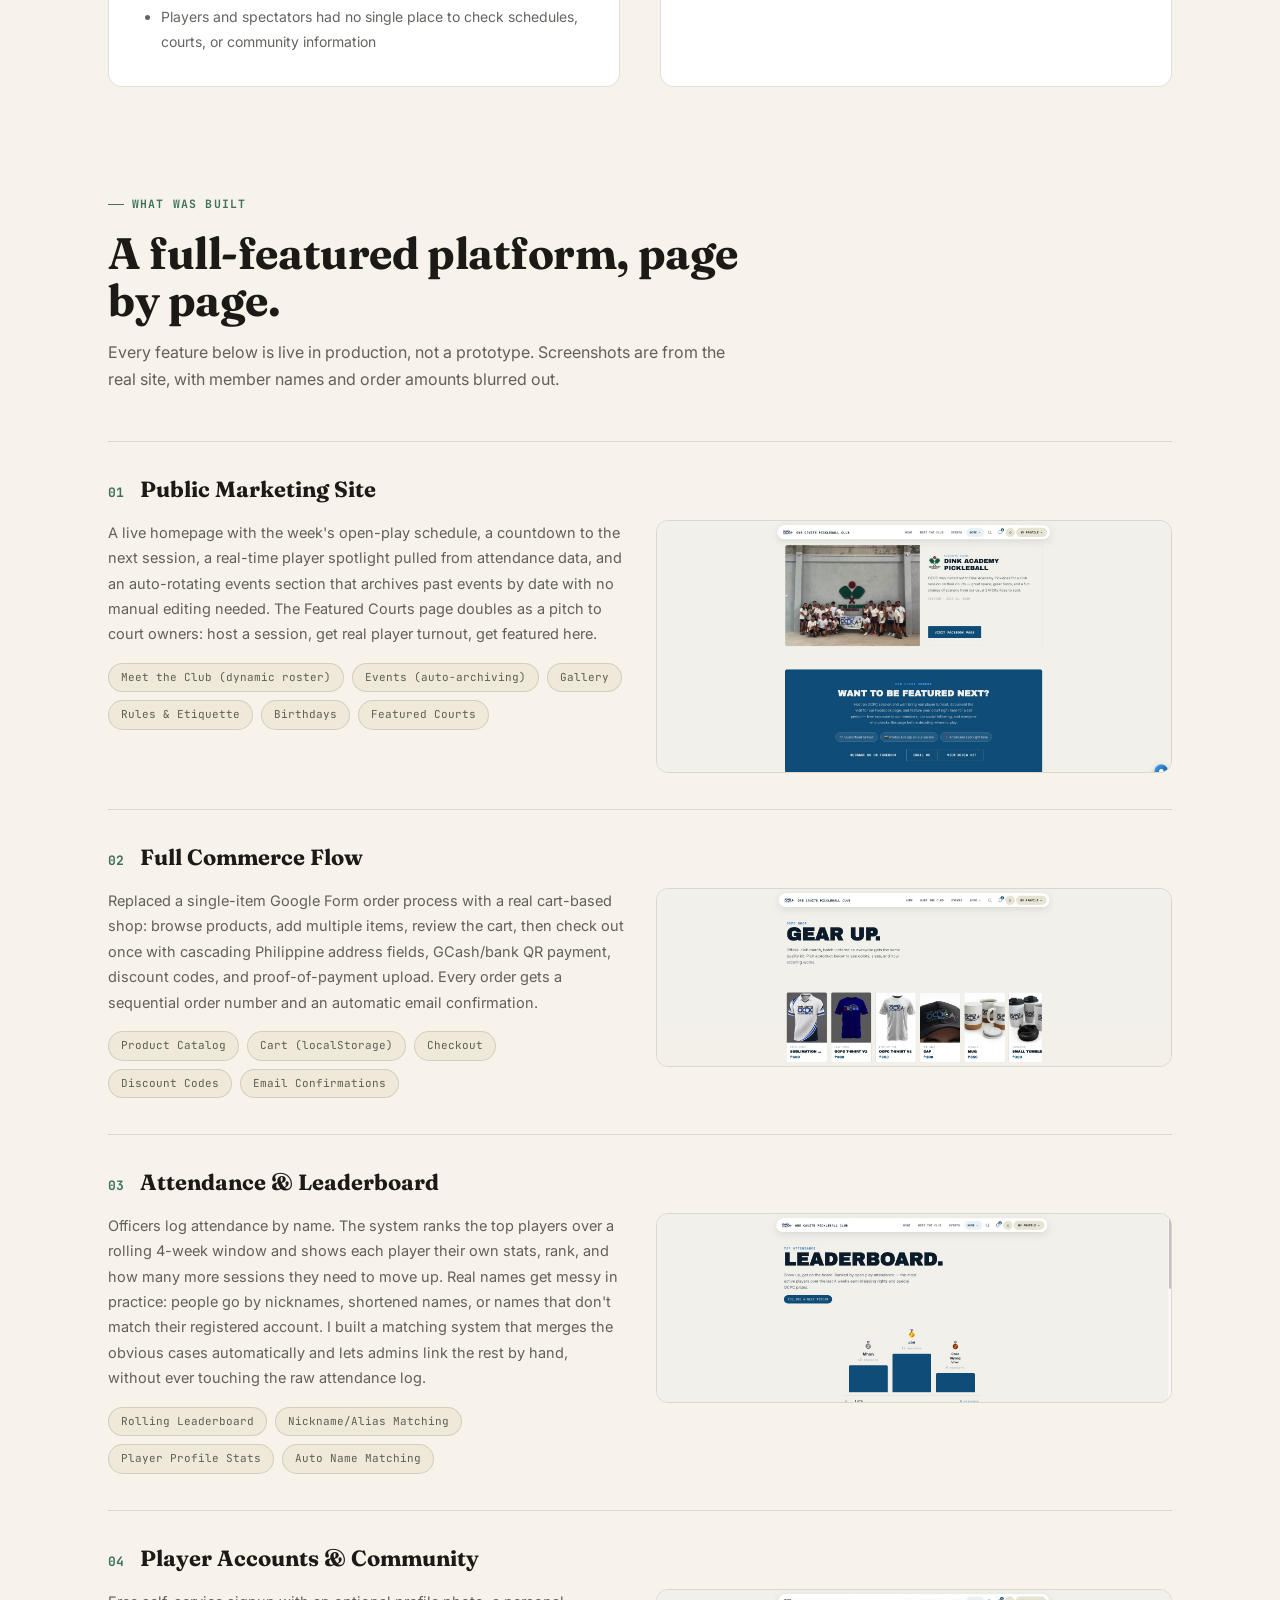
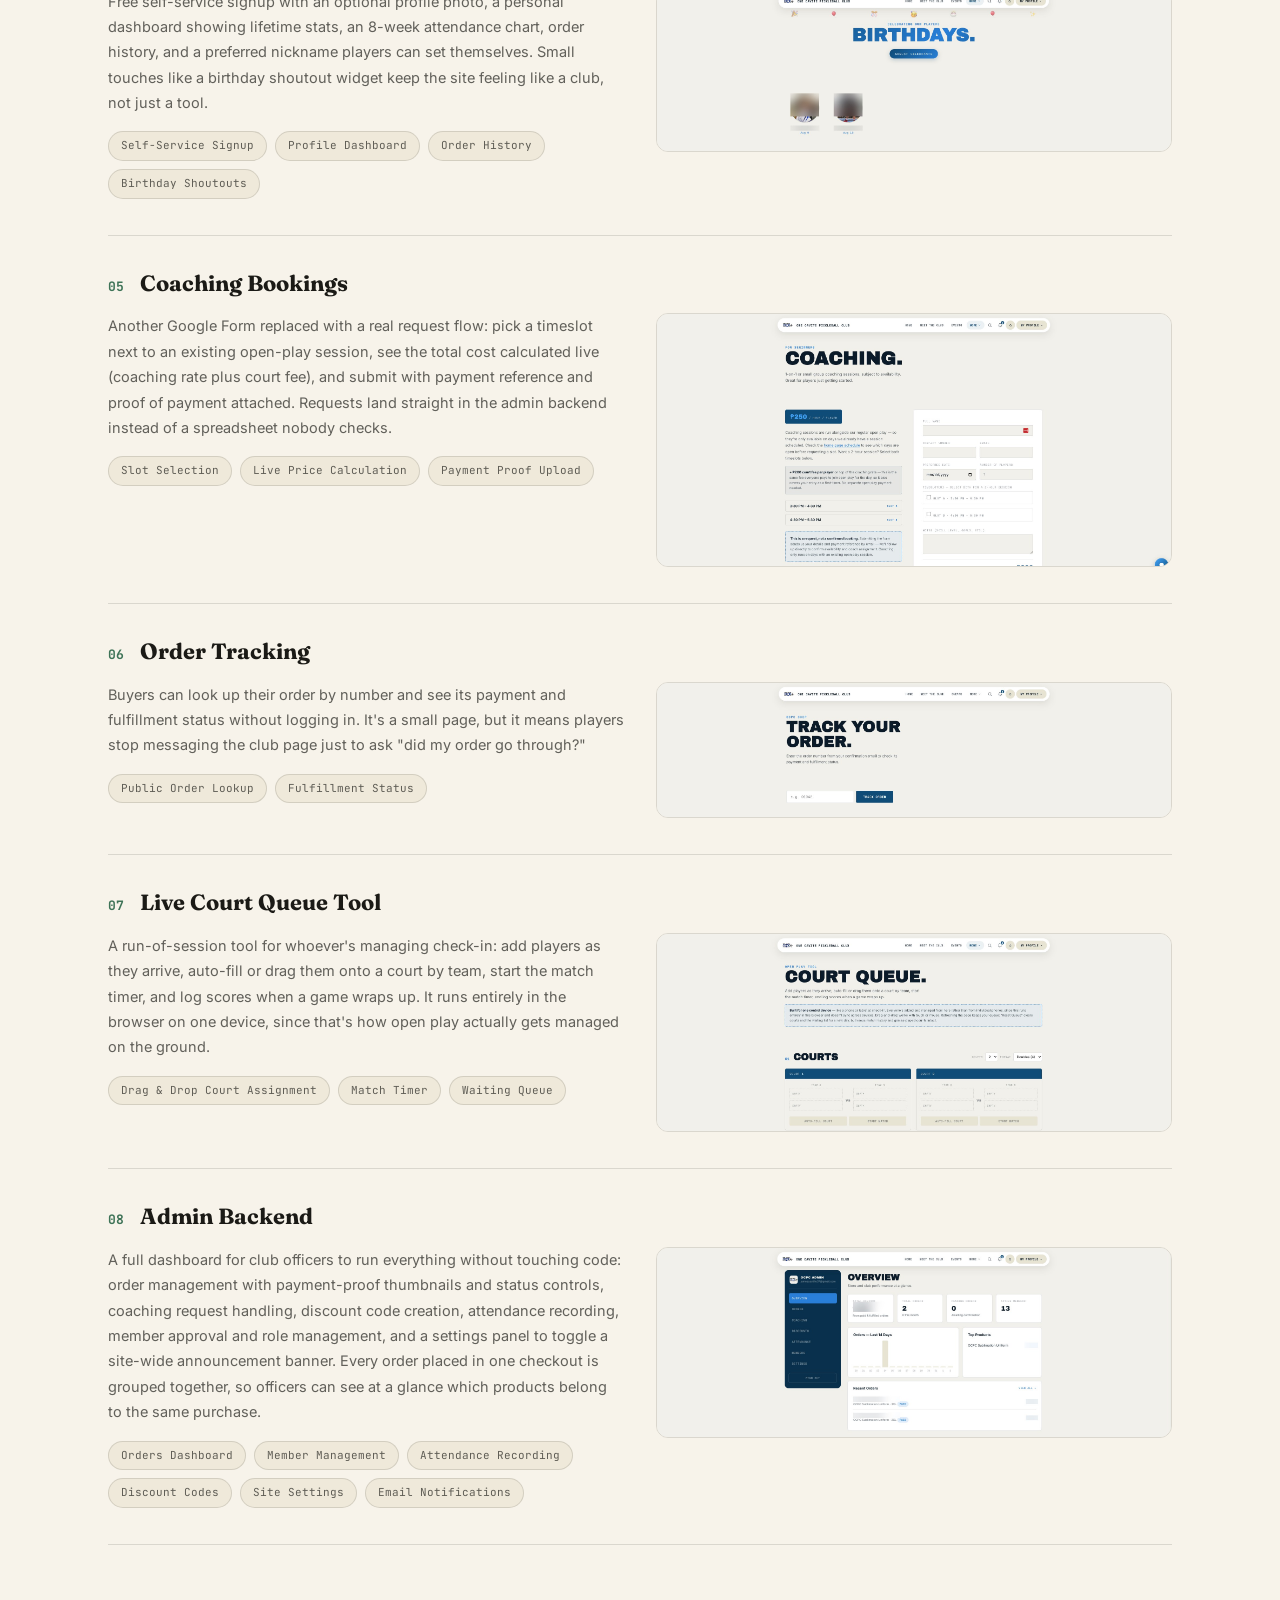
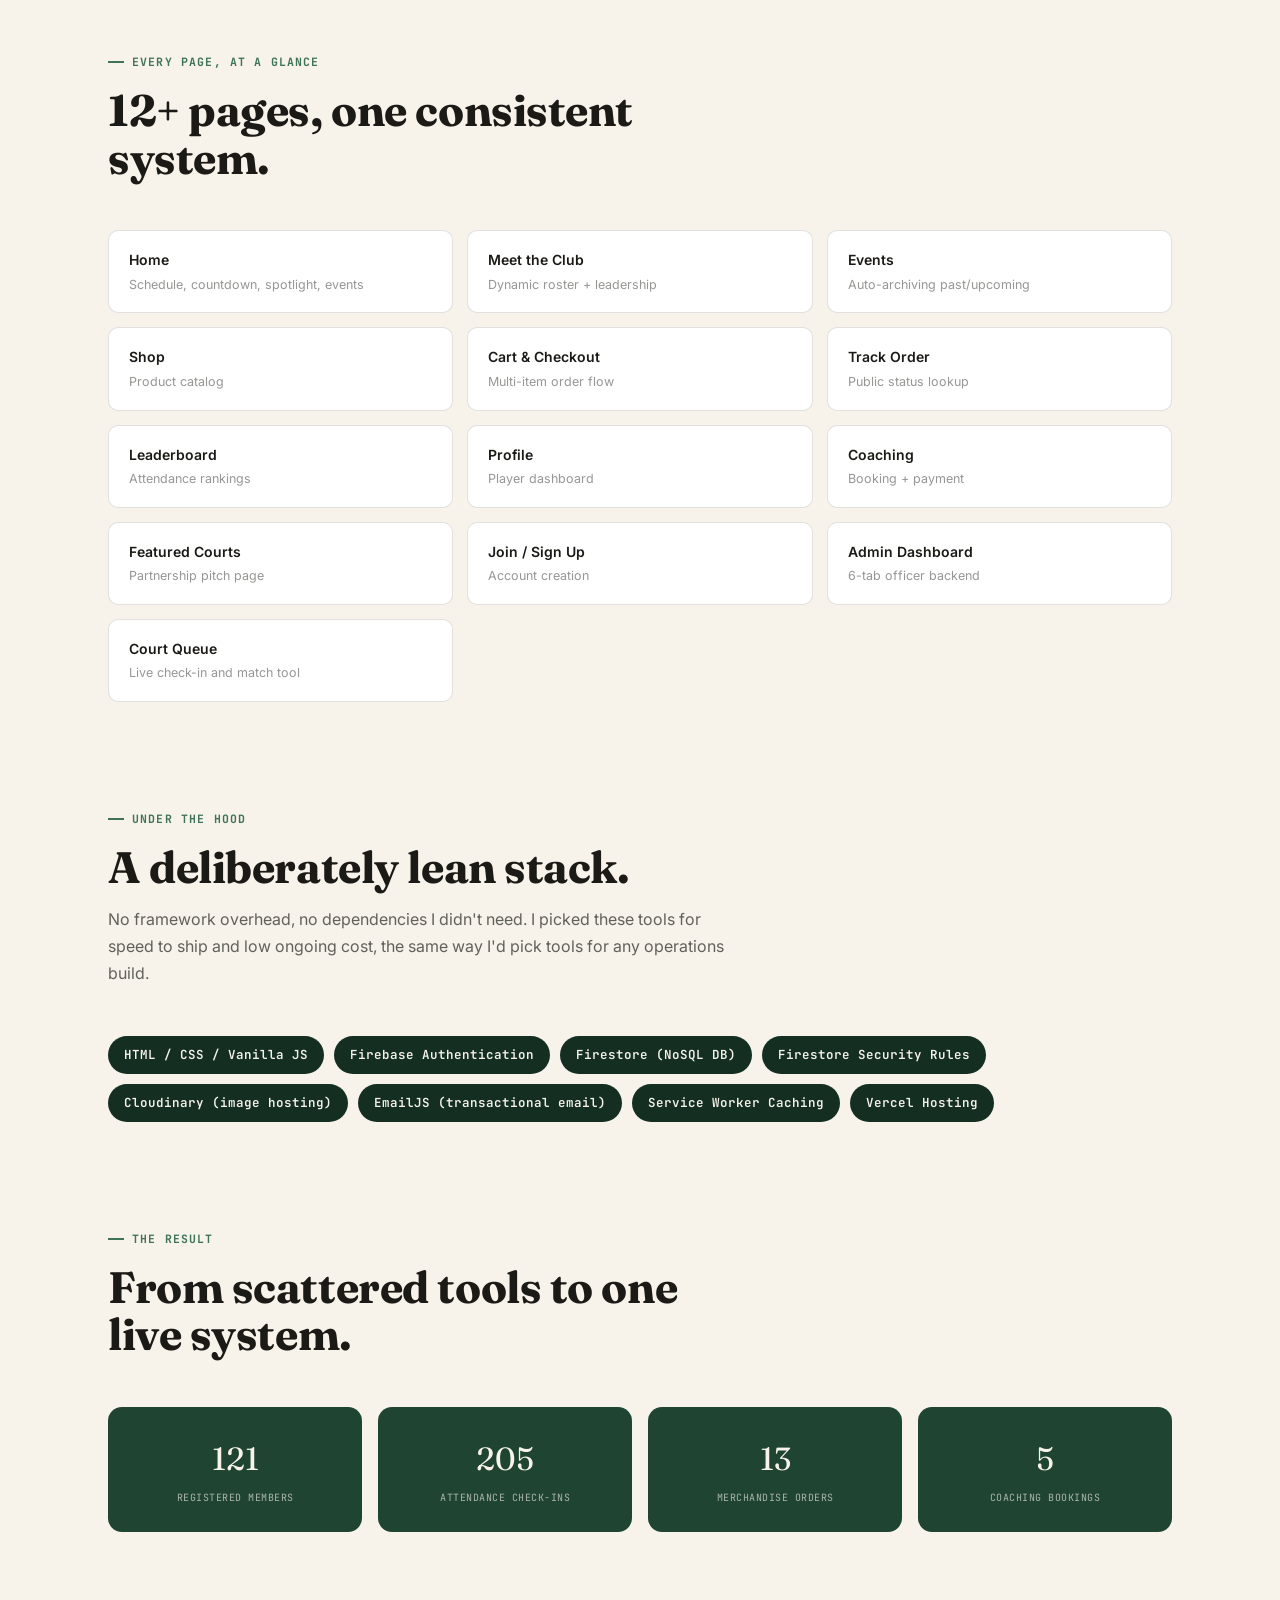
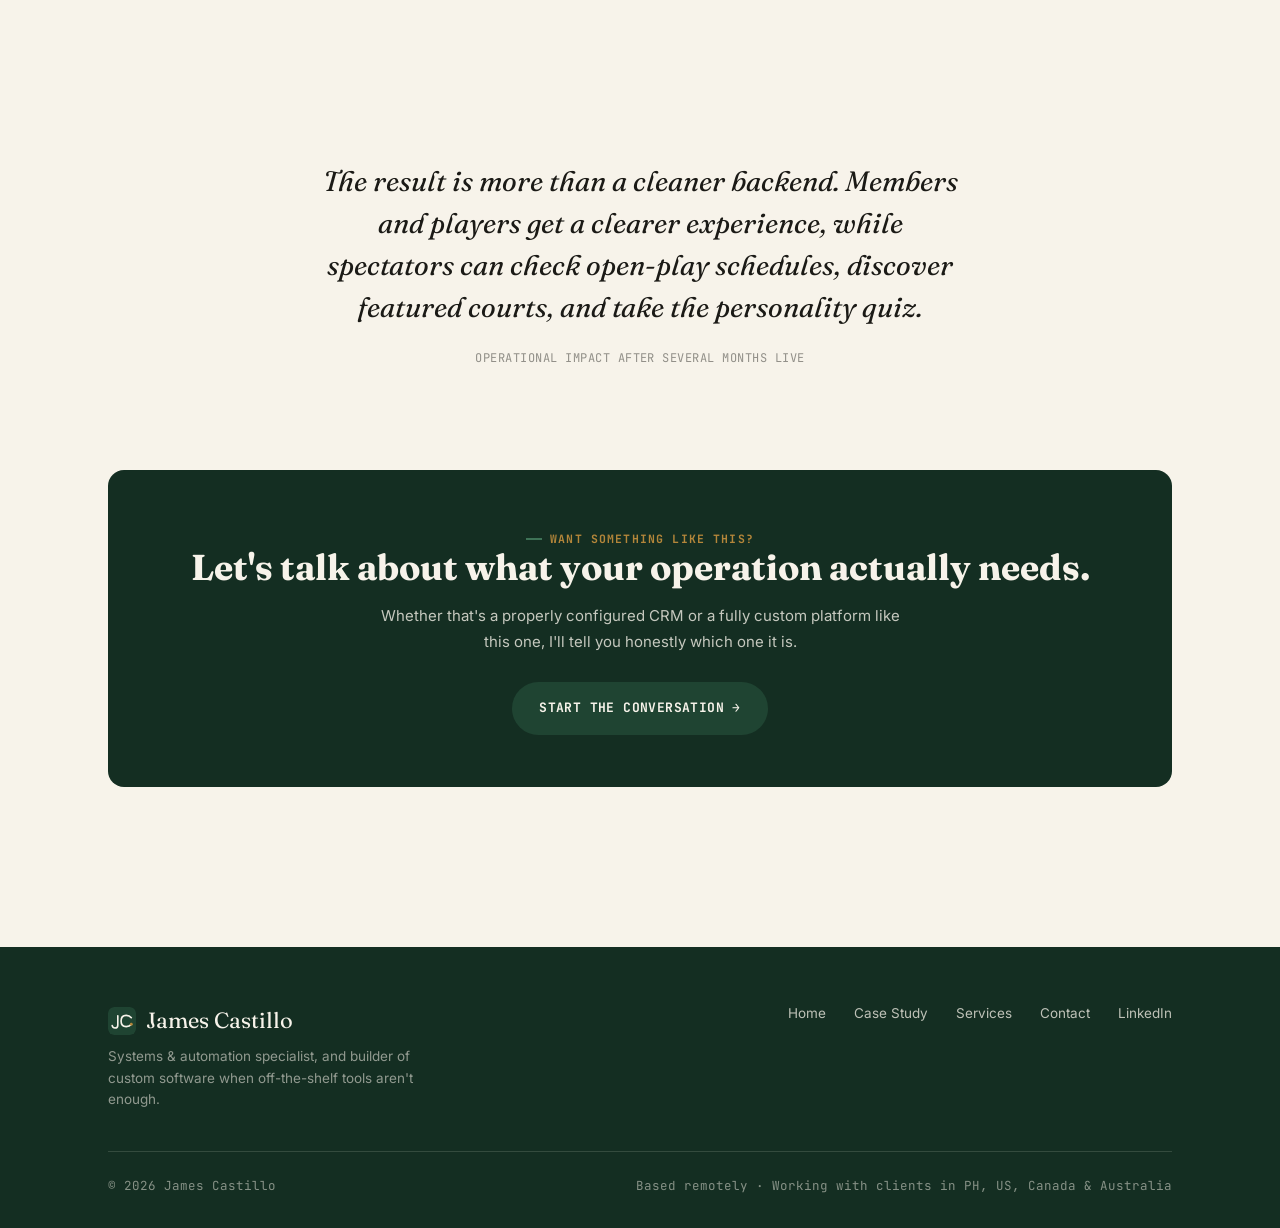
==== commit 7b91b608: "Strengthen OCPC case study narrative" ====
--- a/case-study/index.html
+++ b/case-study/index.html
@@ -20,8 +20,12 @@
   .cs-meta-row b{ display:block; font-family:var(--font-body); font-size:14px; font-weight:600; color:var(--ink); text-transform:none; letter-spacing:0; margin-top:4px; }
 
 
+
+
   .cs-hero-img{ border-radius:16px; overflow:hidden; border:1px solid var(--line); margin:32px 0 0; box-shadow:0 24px 48px rgba(20,46,34,0.12); }
   .cs-hero-img img{ width:100%; display:block; }
+
+
 
 
   /* two-col problem/approach */
@@ -33,6 +37,8 @@
   .cs-split-card ul{ margin:0; padding-left:20px; }
   .cs-split-card li{ font-size:14px; color:var(--ink-soft); line-height:1.8; }
   @media (max-width:800px){ .cs-split{ grid-template-columns:1fr; } }
+
+
 
 
   /* feature breakdown accordion-ish list */
@@ -52,6 +58,8 @@
   @media (max-width:800px){ .feature-block-grid{ grid-template-columns:1fr; } .feature-img{ order:-1; } }
 
 
+
+
   /* page list */
   .page-list{ display:grid; grid-template-columns:repeat(3,1fr); gap:14px; }
   .page-item{ background:var(--card); border:1px solid var(--line); border-radius:10px; padding:18px 20px; }
@@ -61,6 +69,8 @@
   @media (max-width:520px){ .page-list{ grid-template-columns:1fr; } }
 
 
+
+
   /* stack */
   .stack-row{ display:flex; flex-wrap:wrap; gap:10px; }
   .stack-chip{
@@ -69,12 +79,16 @@
   }
 
 
+
+
   /* results */
   .result-grid{ display:grid; grid-template-columns:repeat(4,1fr); gap:16px; }
   .result-card{ background:var(--forest); color:var(--paper); border-radius:14px; padding:26px 20px; text-align:center; }
   .result-card .n{ font-family:var(--font-display); font-size:32px; }
   .result-card .l{ font-family:var(--font-mono); font-size:10px; letter-spacing:0.05em; text-transform:uppercase; color:rgba(247,243,234,0.65); margin-top:6px; }
   @media (max-width:800px){ .result-grid{ grid-template-columns:1fr 1fr; } }
+
+
 
 
   .quote-block{
@@ -87,12 +101,16 @@
   .quote-block cite{ font-family:var(--font-mono); font-size:12px; letter-spacing:0.04em; text-transform:uppercase; color:var(--ink-faint); font-style:normal; }
 
 
+
+
   .cta-final{ background:var(--forest-deep); color:var(--paper); border-radius:16px; padding:52px 44px; text-align:center; }
   .cta-final h2{ font-size:clamp(26px,3.4vw,36px); color:var(--paper); margin-bottom:16px; }
   .cta-final p{ font-size:15px; color:rgba(247,243,234,0.78); max-width:520px; margin:0 auto 28px; line-height:1.7; }
 </style>
 </head>
 <body>
+
+
 
 
 <nav class="site-nav">
@@ -113,13 +131,19 @@
 </nav>
 
 
+
+
 <div class="wrap">
+
+
 
 
   <div class="cs-hero reveal">
     <span class="eyebrow">Live Client Case Study</span>
-    <h1>How I built a complete club platform for One Cavite Pickleball Club, from scratch.</h1>
-    <p class="lede">OCPC was coordinating through group chats, scattered spreadsheets and notes, while orders and coaching requests came through Facebook Messenger. I designed and built one actively used platform for members, officers, players, spectators, and the broader community.</p>
+    <h1>How I turned OCPC’s scattered workflows into one live community platform.</h1>
+    <p class="lede">Membership lived across group chats, spreadsheets, and personal notes. Merchandise orders and coaching requests arrived through Facebook Messenger. I designed and built one actively used platform that brings those workflows together for officers, members, players, spectators, and the broader community.</p>
+
+
 
 
     <div class="cs-meta-row">
@@ -132,9 +156,13 @@
   </div>
 
 
+
+
   <div class="cs-hero-img reveal">
     <img src="../assets/screenshots/home_hero.jpg" alt="One Cavite Pickleball Club homepage">
   </div>
+
+
 
 
   <div class="section">
@@ -160,12 +188,16 @@
   </div>
 
 
+
+
   <div class="section" style="padding-top:0;">
     <div class="section-head reveal">
       <span class="eyebrow">What Was Built</span>
       <h2>A full-featured platform, page by page.</h2>
       <p>Every feature below is live in production, not a prototype. Screenshots are from the real site, with member names and order amounts blurred out.</p>
     </div>
+
+
 
 
     <div class="feature-block reveal">
@@ -192,6 +224,8 @@
     </div>
 
 
+
+
     <div class="feature-block reveal">
       <div class="feature-block-head">
         <span class="feature-num">02</span>
@@ -215,6 +249,8 @@
     </div>
 
 
+
+
     <div class="feature-block reveal">
       <div class="feature-block-head">
         <span class="feature-num">03</span>
@@ -237,6 +273,8 @@
     </div>
 
 
+
+
     <div class="feature-block reveal">
       <div class="feature-block-head">
         <span class="feature-num">04</span>
@@ -259,6 +297,8 @@
     </div>
 
 
+
+
     <div class="feature-block reveal">
       <div class="feature-block-head">
         <span class="feature-num">05</span>
@@ -280,6 +320,8 @@
     </div>
 
 
+
+
     <div class="feature-block reveal">
       <div class="feature-block-head">
         <span class="feature-num">06</span>
@@ -298,6 +340,8 @@
         </div>
       </div>
     </div>
+
+
 
 
     <div class="feature-block reveal">
@@ -319,6 +363,8 @@
         </div>
       </div>
     </div>
+
+
 
 
     <div class="feature-block reveal">
@@ -344,6 +390,8 @@
       </div>
     </div>
   </div>
+
+
 
 
   <div class="section" style="padding-top:0;">
@@ -369,6 +417,8 @@
   </div>
 
 
+
+
   <div class="section" style="padding-top:0;">
     <div class="section-head reveal">
       <span class="eyebrow">Under the Hood</span>
@@ -388,10 +438,12 @@
   </div>
 
 
+
+
   <div class="section" style="padding-top:0;">
     <div class="section-head reveal">
       <span class="eyebrow">The Result</span>
-      <h2>Zero forms. Zero spreadsheets. One system.</h2>
+      <h2>From scattered tools to one live system.</h2>
     </div>
     <div class="result-grid reveal">
       <div class="result-card"><div class="n">121</div><div class="l">Registered Members</div></div>
@@ -402,12 +454,16 @@
   </div>
 
 
+
+
   <div class="section">
     <div class="quote-block reveal">
-      <blockquote>The platform replaced fragmented admin work with one community experience. Members and players get a clearer journey, while spectators can check open-play schedules, discover featured courts, and take the personality quiz.</blockquote>
+      <blockquote>The result is more than a cleaner backend. Members and players get a clearer experience, while spectators can check open-play schedules, discover featured courts, and take the personality quiz.</blockquote>
       <cite>Operational impact after several months live</cite>
     </div>
   </div>
+
+
 
 
   <div class="section" style="padding-top:0;">
@@ -420,7 +476,11 @@
   </div>
 
 
+
+
 </div>
+
+
 
 
 <footer>
@@ -446,6 +506,8 @@
 </footer>
 
 
+
+
 <script src="../script.js"></script>
 </body>
 </html>
